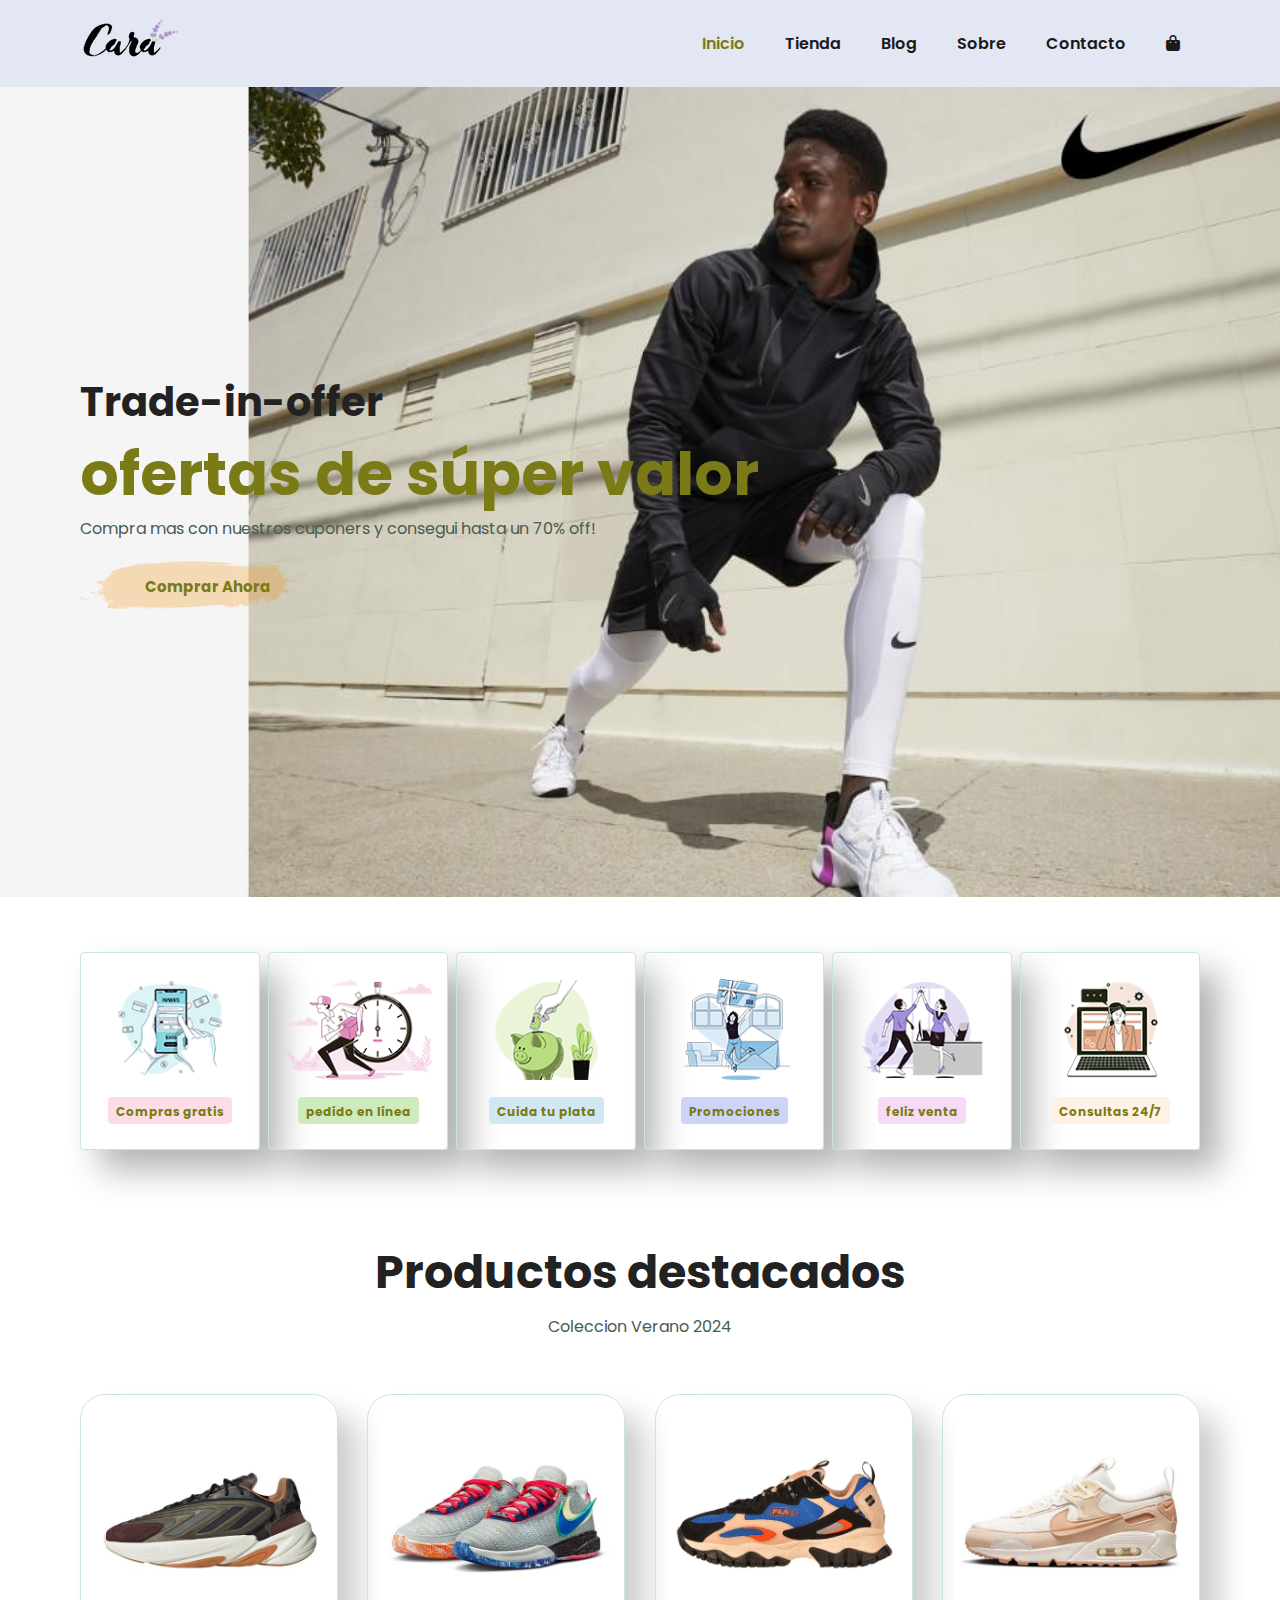
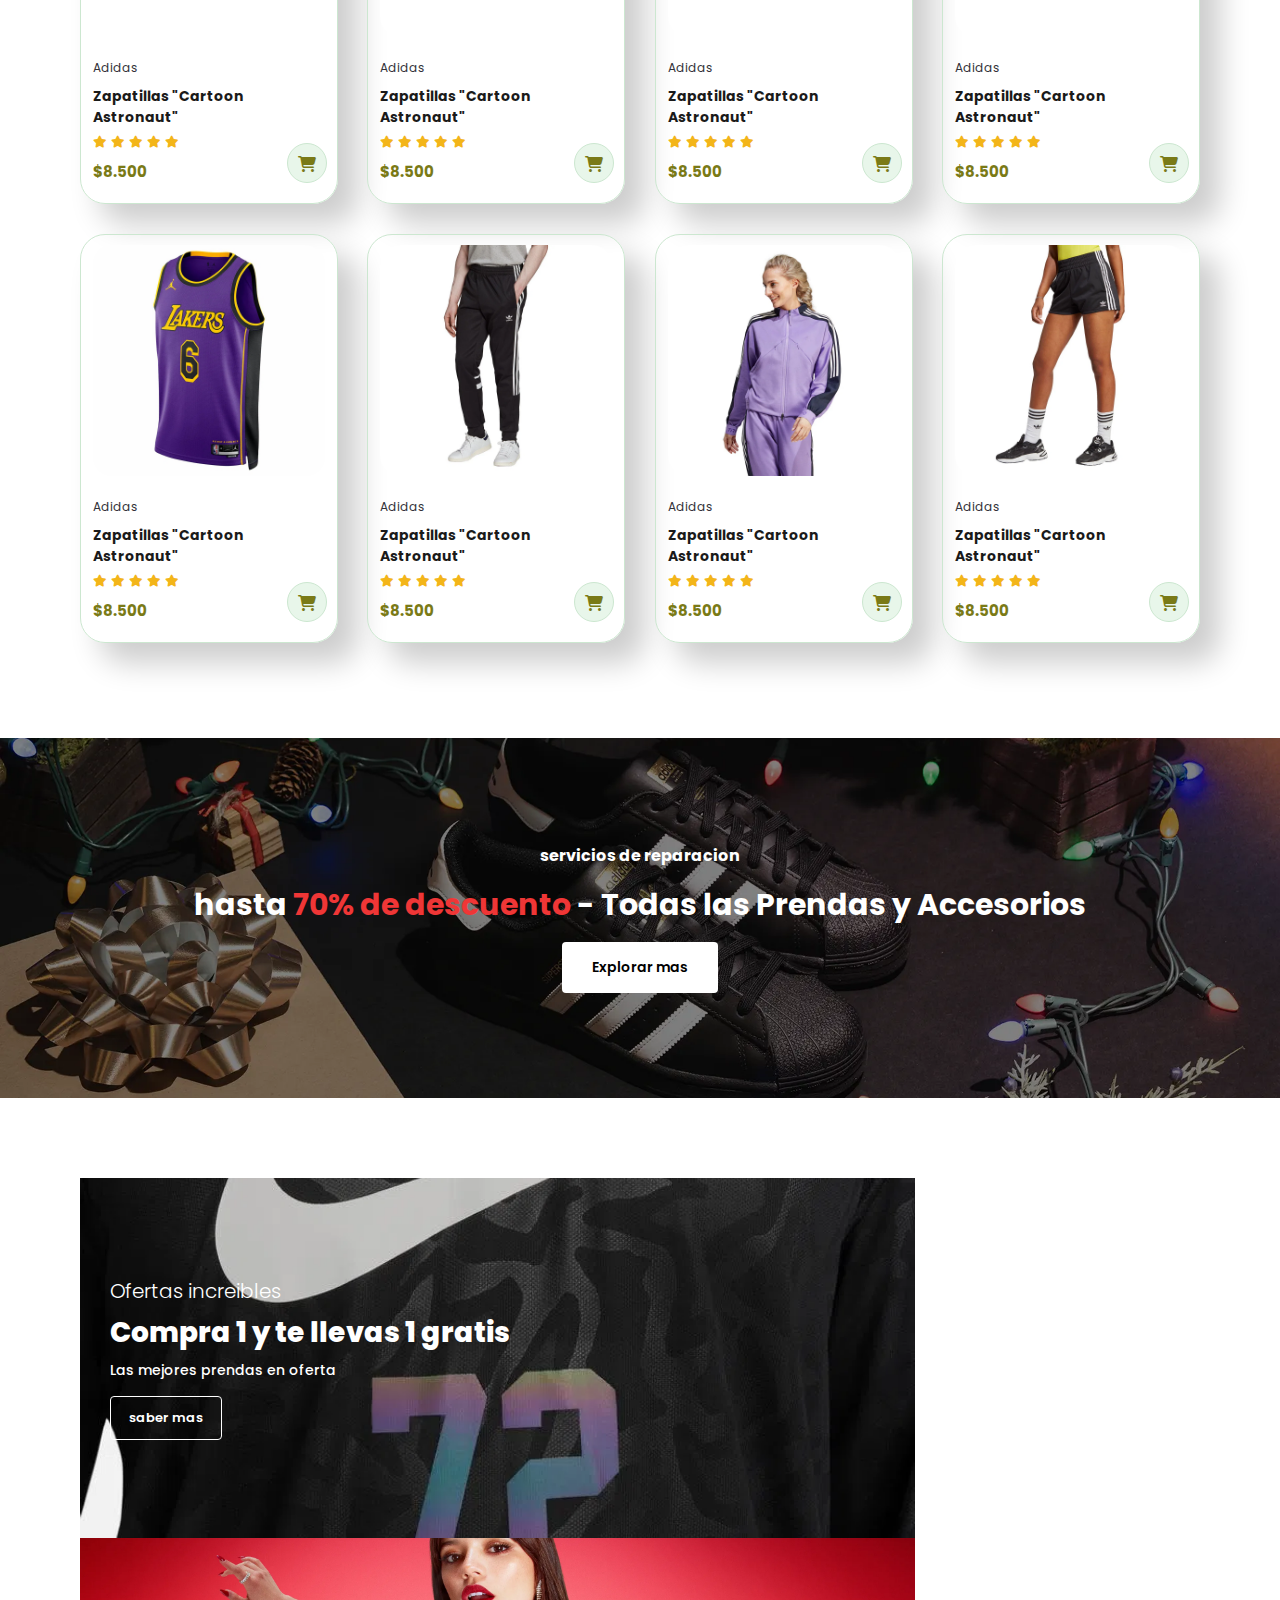
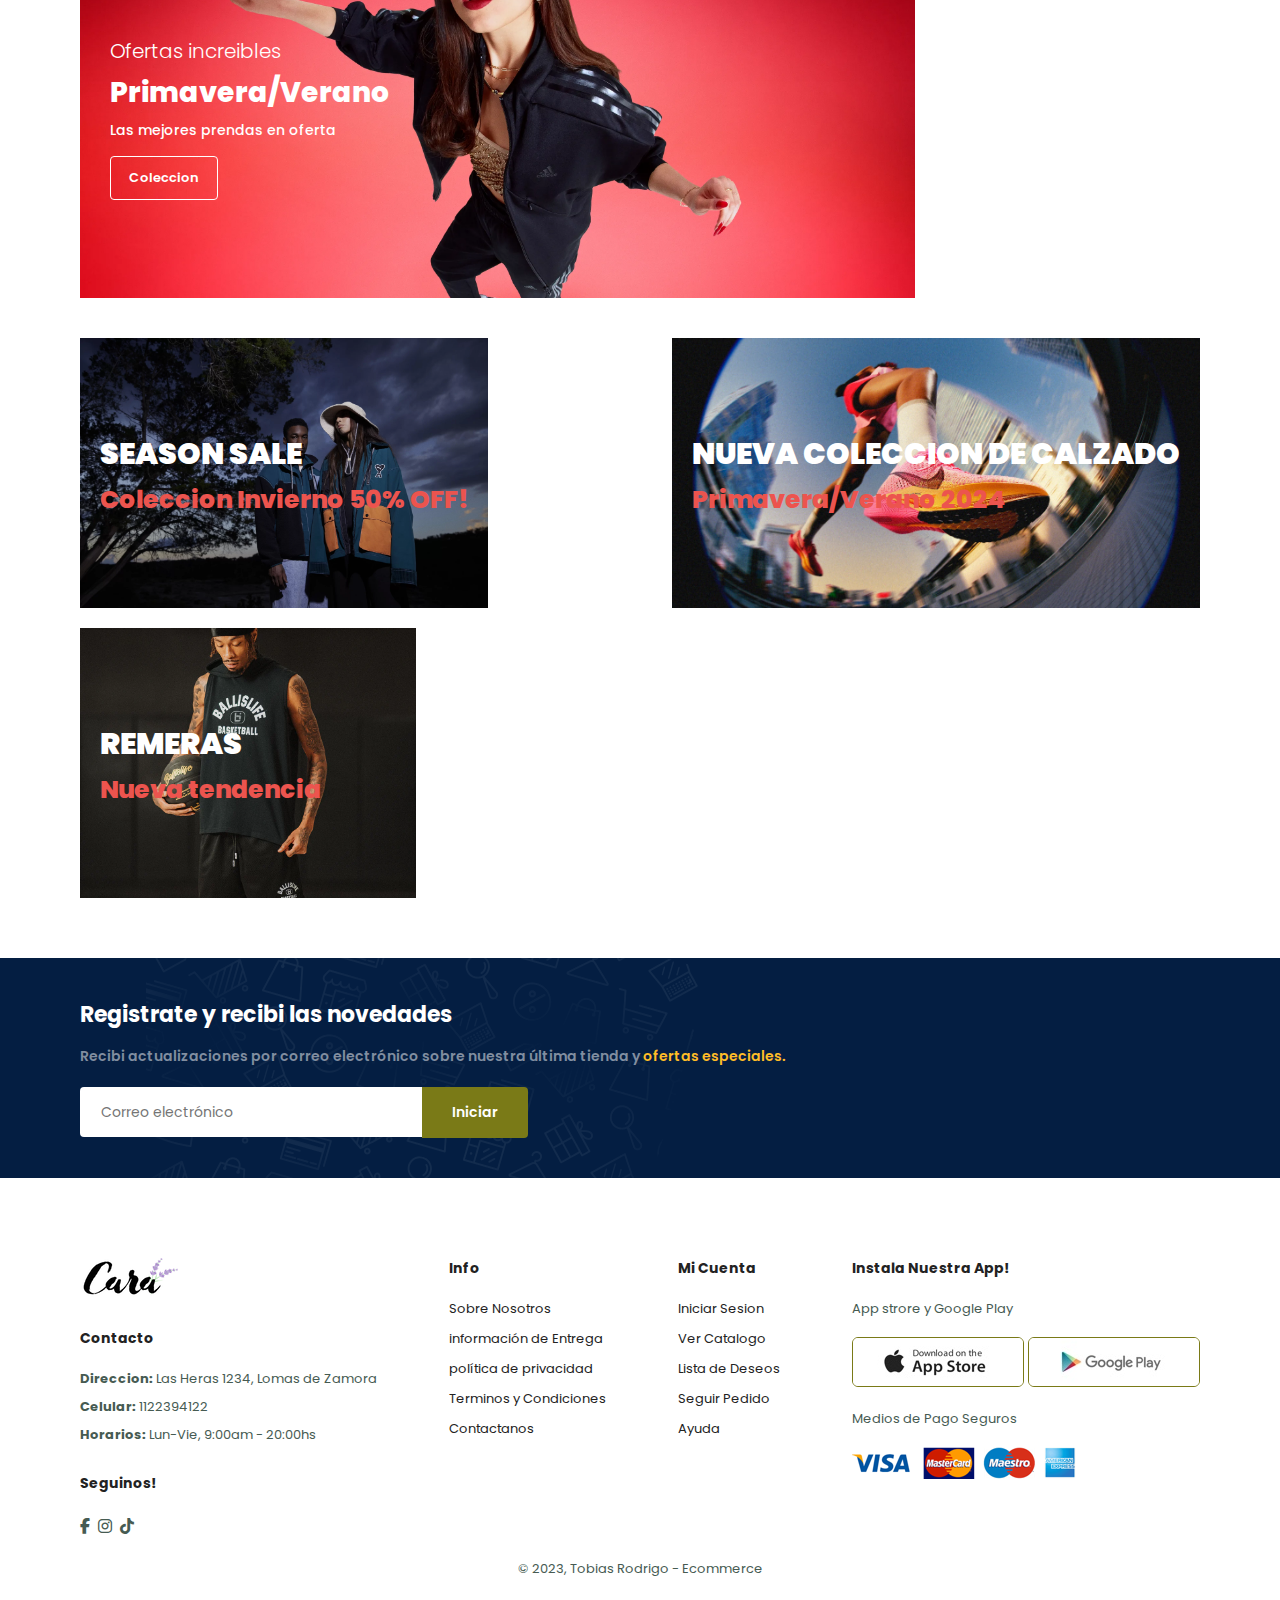
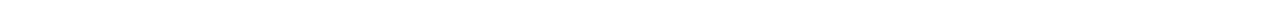
==== index.html @ 2b42aa91 "cambios" ====
<!DOCTYPE html>
<html lang="en">
<head>
    <meta charset="UTF-8">
    <meta name="viewport" content="width=device-width, initial-scale=1.0">
    <link rel="stylesheet" href="css/style.css">
    <link rel="stylesheet" href="https://cdnjs.cloudflare.com/ajax/libs/font-awesome/6.4.2/css/all.min.css">
    <title>Tienda Cura</title>
</head>
<body>
    
    <section id="header">
        <a href="#"><img src="img/logo (1).png" alt=""></a>

        <div>
            <ul id="navbar">
                <li><a class="active" href="index.html">Inicio</a></li>
                <li><a href="tienda.html">Tienda</a></li>
                <li><a href="blog.html">Blog</a></li>
                <li><a href="sobre.html">Sobre</a></li>
                <li><a href="contact.html">Contacto</a></li>
                <li id="lg-bag"><a href="cart.html"><i class="fa-solid fa-bag-shopping"></i></a></li>
                <a href="#" id="close"><i class="fa-solid fa-xmark"></i></a>
            </ul>
        </div>
        <div id="mobile">
            <i id="bar" class="fa-solid fa-bars"></i>
            <a href="cart.html"><i class="fa-solid fa-bag-shopping"></i></a>
        </div>
    </section>

    <section id="hero">
        <h4>Trade-in-offer</h4>
        <h2>ofertas de súper valor</h2>
        <p>Compra mas con nuestros cuponers y consegui hasta un 70% off!</p>
        <button>Comprar Ahora</button>
    </section>

    <section id="feature" class="section-p1">
        <div class="fe-box">
            <img src="img/f1 (1).png" alt="">
            <h6>Compras gratis</h6>
        </div>
        <div class="fe-box">
            <img src="img/f2 (1).png" alt="">
            <h6>pedido en línea</h6>
        </div>
        <div class="fe-box">
            <img src="img/f3 (1).png" alt="">
            <h6>Cuida tu plata</h6>
        </div>
        <div class="fe-box">
            <img src="img/f4 (1).png" alt="">
            <h6>Promociones</h6>
        </div>
        <div class="fe-box">
            <img src="img/f5 (1).png" alt="">
            <h6>feliz venta</h6>
        </div>
        <div class="fe-box">
            <img src="img/f6.png" alt="">
            <h6>Consultas 24/7</h6>
        </div>
    </section>

    <section id="product1" class="section-p1">
        <h2>Productos destacados</h2>
        <p>Coleccion Verano 2024</p>
        <div class="pro-container">
            <div class="pro">
                <img src="./img/addd.webp" alt="">
                <div class="des">
                    <span>Adidas</span>
                    <h5>Zapatillas "Cartoon Astronaut"</h5>
                    <div class="star">
                        <i class="fas fa-star"></i>
                        <i class="fas fa-star"></i>
                        <i class="fas fa-star"></i>
                        <i class="fas fa-star"></i>
                        <i class="fas fa-star"></i>
                    </div>
                    <h4>$8.500</h4>
                </div>  
                <a href="#"><i class="fa-solid fa-cart-shopping cart"></i></a>
            </div>

            <div class="pro">
                <img src="./img/lebrrr.webp" alt="">
                <div class="des">
                    <span>Adidas</span>
                    <h5>Zapatillas "Cartoon Astronaut"</h5>
                    <div class="star">
                        <i class="fas fa-star"></i>
                        <i class="fas fa-star"></i>
                        <i class="fas fa-star"></i>
                        <i class="fas fa-star"></i>
                        <i class="fas fa-star"></i>
                    </div>
                    <h4>$8.500</h4>
                </div>  
                <a href="#"><i class="fa-solid fa-cart-shopping cart"></i></a>
            </div>

            <div class="pro">
                <img src="./img/filan.webp" alt="">
                <div class="des">
                    <span>Adidas</span>
                    <h5>Zapatillas "Cartoon Astronaut"</h5>
                    <div class="star">
                        <i class="fas fa-star"></i>
                        <i class="fas fa-star"></i>
                        <i class="fas fa-star"></i>
                        <i class="fas fa-star"></i>
                        <i class="fas fa-star"></i>
                    </div>
                    <h4>$8.500</h4>
                </div>  
                <a href="#"><i class="fa-solid fa-cart-shopping cart"></i></a>
            </div>

            <div class="pro">
                <img src="./img/airm.webp" alt="">
                <div class="des">
                    <span>Adidas</span>
                    <h5>Zapatillas "Cartoon Astronaut"</h5>
                    <div class="star">
                        <i class="fas fa-star"></i>
                        <i class="fas fa-star"></i>
                        <i class="fas fa-star"></i>
                        <i class="fas fa-star"></i>
                        <i class="fas fa-star"></i>
                    </div>
                    <h4>$8.500</h4>
                </div>  
                <a href="#"><i class="fa-solid fa-cart-shopping cart"></i></a>
            </div>

            <div class="pro">
                <img src="./img/lkrs.webp" alt="">
                <div class="des">
                    <span>Adidas</span>
                    <h5>Zapatillas "Cartoon Astronaut"</h5>
                    <div class="star">
                        <i class="fas fa-star"></i>
                        <i class="fas fa-star"></i>
                        <i class="fas fa-star"></i>
                        <i class="fas fa-star"></i>
                        <i class="fas fa-star"></i>
                    </div>
                    <h4>$8.500</h4>
                </div>  
                <a href="#"><i class="fa-solid fa-cart-shopping cart"></i></a>
            </div>

            <div class="pro">
                <img src="./img/adddid.webp" alt="">
                <div class="des">
                    <span>Adidas</span>
                    <h5>Zapatillas "Cartoon Astronaut"</h5>
                    <div class="star">
                        <i class="fas fa-star"></i>
                        <i class="fas fa-star"></i>
                        <i class="fas fa-star"></i>
                        <i class="fas fa-star"></i>
                        <i class="fas fa-star"></i>
                    </div>
                    <h4>$8.500</h4>
                </div>  
                <a href="#"><i class="fa-solid fa-cart-shopping cart"></i></a>
            </div>

            <div class="pro">
                <img src="./img/vio.webp" alt="">
                <div class="des">
                    <span>Adidas</span>
                    <h5>Zapatillas "Cartoon Astronaut"</h5>
                    <div class="star">
                        <i class="fas fa-star"></i>
                        <i class="fas fa-star"></i>
                        <i class="fas fa-star"></i>
                        <i class="fas fa-star"></i>
                        <i class="fas fa-star"></i>
                    </div>
                    <h4>$8.500</h4>
                </div>  
                <a href="#"><i class="fa-solid fa-cart-shopping cart"></i></a>
            </div>

            <div class="pro">
                <img src="./img/shorttt.webp" alt="">
                <div class="des">
                    <span>Adidas</span>
                    <h5>Zapatillas "Cartoon Astronaut"</h5>
                    <div class="star">
                        <i class="fas fa-star"></i>
                        <i class="fas fa-star"></i>
                        <i class="fas fa-star"></i>
                        <i class="fas fa-star"></i>
                        <i class="fas fa-star"></i>
                    </div>
                    <h4>$8.500</h4>
                </div>  
                <a href="#"><i class="fa-solid fa-cart-shopping cart"></i></a>
            </div>
        </div>
    </section>

    <section id="banner" class="section-m1">
        <h4>servicios de reparacion</h4>
        <h2>hasta <span>70% de descuento</span> - Todas las Prendas y Accesorios</h2>
        <button class="normal">Explorar mas</button>
    </section>

    <section id="sm-banner" class="section-p1">
        <div class="banner-box">
            <h4>Ofertas increibles</h4>
            <h2>Compra 1 y te llevas 1 gratis</h2>
            <span>Las mejores prendas en oferta</span>
            <button class="white">saber mas</button>
        </div>
        <div class="banner-box banner-box2">
            <h4>Ofertas increibles</h4>
            <h2>Primavera/Verano</h2>
            <span>Las mejores prendas en oferta</span>
            <button class="white">Coleccion</button>
        </div>
    </section>

    <section id="banner3">
        <div class="banner-box"> 
            <h2>SEASON SALE</h2>
            <h3>Coleccion Invierno 50% OFF!</h3>
        </div>
        <div class="banner-box banner-box2"> 
            <h2>NUEVA COLECCION DE CALZADO</h2>
            <h3>Primavera/Verano 2024</h3>
        </div>
        <div class="banner-box banner-box3"> 
            <h2>REMERAS</h2>
            <h3>Nueva tendencia</h3>
        </div>
    </section>

    <section id="newsletter" class="section-p1 section-m1">
        <div class="newstext">
            <h4>Registrate y recibi las novedades</h4>
            <p>Recibi actualizaciones por correo electrónico sobre nuestra última tienda y <span>ofertas especiales.</span></p>
        </div>
        <div class="form">
            <input type="text" placeholder="Correo electrónico">
            <button class="normal">Iniciar</button>
        </div>
    </section>

    <footer class="section-p1">
        <div class="col">
            <img class="logo" src="img/logo (1).png" alt="">
            <h4>Contacto</h4>
            <p><strong>Direccion:</strong> Las Heras 1234, Lomas de Zamora</p>
            <p><strong>Celular:</strong> 1122394122</p>
            <p><strong>Horarios:</strong> Lun-Vie, 9:00am - 20:00hs</p>
            <div class="follow">
                <h4>Seguinos!</h4>
                <div class="icon">
                    <i class="fa-brands fa-facebook-f"></i>
                    <i class="fa-brands fa-instagram"></i>
                    <i class="fa-brands fa-tiktok"></i>
                </div>
            </div>
        </div>  

        <div class="col">
            <h4>Info</h4>
            <a href="#">Sobre Nosotros</a>
            <a href="#">información de Entrega</a>
            <a href="#">política de privacidad</a>
            <a href="#">Terminos y Condiciones</a>
            <a href="#">Contactanos</a>
        </div>

        <div class="col">
            <h4>Mi Cuenta</h4>
            <a href="#">Iniciar Sesion</a>
            <a href="#">Ver Catalogo</a>
            <a href="#">Lista de Deseos</a>
            <a href="#">Seguir Pedido</a>
            <a href="#">Ayuda</a>
        </div>

        <div class="col install">
            <h4>Instala Nuestra App!</h4>
            <p>App strore y Google Play</p>
            <div class="row">
                <img src="/img/app.jpg" alt="">
                <img src="/img/play.jpg" alt="">
            </div>
            <p>Medios de Pago Seguros</p>
            <img src="/img/pay.png" alt="">
        </div>

        <div class="copyright">
            <p>© 2023, Tobias Rodrigo - Ecommerce</p>
        </div>
    </footer>




















    <script src="script.js"></script>
</body>
</html>
---- css/style.css ----
@import url('https://fonts.googleapis.com/css2?family=Poppins:wght@100;200;300;400;500&display=swap');

*{
    margin: 0;
    padding: 0;
    box-sizing: border-box;
    font-family: "Poppins", sans-serif;
}

h1 {
    font-size: 50px;
    line-height: 64px;
    color: #222;
}

h2 {
    font-size: 46px;
    line-height: 54px;
    color: #222;
}

h4 {
    font-size: 20px;
    color: #222;
}

h6 {
    font-weight: 700;
    font-size: 12px;
}

p {
    font-size: 16px;
    color: #465b52;
    margin: 15px 0 20px 0;
}

.section-p1 {
    padding: 40px 80px;
}

.section-m1 {
    margin: 40px 0;
}

button.normal {
    font-size: 14px;
    font-weight: 600;
    padding: 15px 30px;
    color: #000;
    background-color: #fff;
    border-radius: 4px;
    cursor: pointer;
    border: none;
    outline: none;
    transition: 0.2s;
}

button.white {
    font-size: 13px;
    font-weight: 600;
    padding: 11px 18px;
    color: #fff;
    background-color: transparent;
    border-radius: 4px;
    cursor: pointer;
    border: 1px solid #fff;
    outline: none;
    transition: 0.2s;
}

body {
    width: 100%;
}

/*Header*/
#header {
    display: flex;
    align-items: center;
    justify-content: space-between;
    padding: 20px 80px;
    background-color: #e3e6f3;
    box-shadow: 0 5px 15px rgba(0, 0, 0, 0.06);
    z-index: 999;
    top: 0;
    left: 0;
}

#navbar {
    display: flex;
    align-items: center;
    justify-content: center;
}

#navbar li {
    list-style: none;
    padding: 0 20px;
    position: relative;
}

#navbar li a {
    text-decoration: none;
    font-size: 16px;
    font-weight: 600;
    color: #1a1a1a;
    transition: 0.3s ease;
}

#navbar li a:hover, 
#navbar li a.active {
    color: rgb(122, 122, 23);
}

#navbar li a.active::after,
#navbar li a:hover::after {
    content: "";
    width: 30%;
    height: 2px;
    background: rgb(122, 122, 23);
    bottom: -4px;
    left: 20px;
}

#mobile {
    display: none;
    align-items: center;
}

#close {
    display: none;
}

/*Home*/

#hero {
    background-image: url(../img/AA.jpeg);
    height: 90vh;
    width: 100%;
    background-size: cover;
    background-position: top 25% right 0;
    padding: 0 80px;
    display: flex;
    flex-direction: column;
    align-items: flex-start;
    justify-content: center;
}

#hero h4 {
    padding-bottom: 15px;
    font-size: 40px;
}

#hero h2 {
 font-size: 60px;
 color: rgb(122, 122, 23);
}

#hero button {
    background-image: url("../img/button.png");
    background-color: transparent;
    border: 0;
    color: rgb(122, 122, 23);
    padding: 14px 80px 14px 65px;
    background-repeat: no-repeat;
    cursor: pointer;
    font-weight: 700;
    font-size: 15px;
}

#feature {
    display: flex;
    align-items: center;
    justify-content: space-between;
    flex-wrap: wrap;
}

#feature .fe-box {
    width: 180px;
    text-align: center;
    padding: 25px 15px;
    box-shadow: 20px 20px 34px rgba(0, 0, 0, 0.3);
    border: 1px solid #cce7d0;
    border-radius: 4px;
    margin: 15px 0;
}

#feature .fe-box:hover {
    box-shadow: 10px 10px 54px rgba(70, 62, 221, 0.1);
}

#feature .fe-box img {
    width: 100%;
    margin-bottom: 10px;
}

#feature .fe-box h6 {
    display: inline-block;
    padding: 9px 8px 6px 8px;
    line-height: 1;
    border-radius: 4px;
    color: rgb(122, 122, 23);
    background-color: #fddde4;
}

#feature .fe-box:nth-child(2) h6 {
    background-color: #cdebbc;
}

#feature .fe-box:nth-child(3) h6 {
    background-color: #d1e8f2;
}

#feature .fe-box:nth-child(4) h6 {
    background-color: #cdd4f8;
}

#feature .fe-box:nth-child(5) h6 {
    background-color: #f6dbf6;
}

#feature .fe-box:nth-child(6) h6 {
    background-color: #fff2e5;
}

#feature .fe-box:nth-child(7) h6 {
    background-color: #cdebbc;
}

#product1 {
    text-align: center;
}

#product1 .pro-container {
    display: flex;
    justify-content: space-between;
    padding-top: 20px;
    flex-wrap: wrap;
}

#product1 .pro {
    width: 23%;
    min-width: 250px;
    padding: 10px 12px;
    border: 1px solid #cce7d0;
    border-radius: 25px;
    cursor: pointer;
    box-shadow: 20px 20px 30px rgba(0, 0, 0, 0.2);
    margin: 15px 0;
    transition: 0.2s ease;
    position: relative;
}

#product1 .pro:hover {
    box-shadow: 20px 20px 30px rgba(0, 0, 0, 0.6);
}


#product1 .pro img {
    width: 100%;
    border-radius: 20px;
}

#product1 .pro .des {
    text-align: start;
    padding: 10px 0;
}

#product1 .pro .des span {
    color: #323238;
    font-size: 12px;
}

#product1 .pro .des h5 {
    padding-top: 7px;
    color: #1a1a1a;
    font-size: 14px;
}

#product1 .pro .des i {
    font-size: 12px;
    color: rgb(243, 181, 25);
}

#product1 .pro .des h4 {
    padding-top: 7px;
    font-size: 15px;
    font-weight: 700;
    color: rgb(122, 122, 23);
}

#product1 .pro .cart{
    width: 40px;
    height: 40px;
    line-height: 40px;
    border-radius: 50px;
    background-color: #e8f6ea;
    font-weight: 500px;
    color: rgb(122, 122, 23);
    border: 1px solid #cce7d0;
    position: absolute;
    bottom: 20px;
    right: 10px;
}

#banner {
    display: flex;
    flex-direction: column;
    justify-content: center;
    align-items: center;
    text-align: center;
    background-image: url(../img/bannerad.webp);
    width: 100%;
    height: 40vh;
    background-size: cover;
    background-position: center;
}

#banner h4 {
    color: #fff;
    font-size: 16px;
}

#banner h2 {
    color: #fff;
    font-size: 30px;
    padding: 10px 0;
}

#banner h2 span {
    color: #ef3636;
}

#banner button:hover {
    background: rgb(122, 122, 23);
    color: #fff;
}

#sm-banner {
    display: flex;
    justify-content: space-between;
    flex-wrap: wrap;
}

#sm-banner .banner-box {
    display: flex;
    flex-direction: column;
    justify-content: center;
    align-items: flex-start;
    background-image: url(../img/bro.webp);
    min-width: 835px;
    height: 40vh;
    background-size: cover;
    background-position: center;
    padding: 30px;
}

#sm-banner .banner-box2 {
    background-image: url(../img/adidas1.webp);
}

#sm-banner h4 {
    color: #fff;
    font-size: 20px;
    font-weight: 300;
}

#sm-banner h2 {
    color: #fff;
    font-size: 28px;
    font-weight: 800;
}

#sm-banner span {
    color: #fff;
    font-size: 14px;
    font-weight: 500;
    padding-bottom: 15px;
}

#sm-banner .banner-box:hover button {
    background: rgb(122, 122, 23);
    border: 1px solid rgb(122, 122, 23);
}

#banner3 {
    display: flex;
    justify-content: space-between;
    flex-wrap: wrap;
    padding: 0 80px;
}

#banner3 .banner-box {
    display: flex;
    flex-direction: column;
    justify-content: center;
    align-items: flex-start;
    background-image: url(../img/pumm.webp);
    min-width: 30%;
    height: 30vh;
    background-size: cover;
    background-position: center;
    padding: 20px;
    margin-bottom: 20px;
}

#banner3 .banner-box2 {
    background-image: url(../img/niker.webp);
}

#banner3 .banner-box3 {
    background-image: url(../img/dlou.webp)
}

#banner3 h2 {
    color: #fff;
    font-weight: 900;
    font-size: 30px;
}

#banner3 h3 {
    color: #ec544e;
    font-weight: 800;
    font-size: 25px;
}

#newsletter {
    display: flex;
    justify-content: space-between;
    flex-wrap: wrap;
    align-items: center;
    background-image: url(../img/b14.png);
    background-repeat: no-repeat;
    background-position: 20% 30%;
    background-color: #041e42;
}

#newsletter h4 {
    font-size: 22px;
    font-weight: 700;
    color: #fff;
}

#newsletter p {
    font-size: 14px;
    font-weight: 600;
    color: #818ea0;
}


#newsletter p span {
    color: #ffbd27;
}

#newsletter .form {
    display: flex;
    width: 40%;
}

#newsletter input {
    height: 3.125rem;
    padding: 0 1.25rem;
    font-size: 14px;
    width: 100%;
    border: 1px solid transparent;
    border-radius: 4px;
    outline: none;
    border-top-right-radius: 0;
    border-bottom-right-radius: 0;
}


#newsletter button {
    background-color: rgb(122, 122, 23);
    color: #fff;
    white-space: nowrap;
    border-top-left-radius: 0;
    border-bottom-left-radius: 0;
}

footer {
    display: flex;
    flex-wrap: wrap;
    justify-content: space-between;
}

footer .col {
    display: flex;
    flex-direction: column;
    align-items: flex-start;
    margin-bottom: 20px;
}

footer .logo {
    margin-bottom: 30px;
}

footer h4 {
    font-size: 14px;
    margin-bottom: 20px;
}

footer p {
    font-size: 13px;
    margin: 0 0 8px 0;
}

footer a {
    font-size: 13px;
    text-decoration: none;
    color: #222;
    margin-bottom: 10px;
}

footer .follow {
    margin-top: 20px;
}

footer .follow i {
    color: #465b52;
    padding-right: 4px;
    cursor: pointer;
}

footer .follow i:hover,
footer a:hover {
    color: rgb(122, 122, 23);
}

footer .install .row img {
    border: 1px solid rgb(122, 122, 23);
    border-radius: 6px;
}

footer .install img {
    margin: 10px 0 15px 0;
}

footer .copyright {
    width: 100%;
    text-align: center;
}

/*Shop*/
#page-header {
    background-image: url(../img/zu.jpg);
    width: 100%;
    height: 40vh;
    background-size: cover;
    display: flex;
    justify-content: center;
    text-align: center;
    flex-direction: column;
    padding: 14px;
}

#page-header h2,
#page-header p {
    color: #fff;
}

#pagination {
    text-align: center;
}

#pagination a {
    text-decoration: none;
    background-color: rgb(122, 122, 23);
    padding: 15px 20px;
    border-radius: 4px;
    color: #fff;
    font-weight: goo;
}

#pagination a i {
    font-size: 16px;
    font-weight: 600;
}

/*single product*/
#prodetails {
    display: flex;
    margin-top: 20px;
}

#prodetails .single-pro-image {
    width: 40%;
    margin-right: 50px;
}

.small-img-group {
    display: flex;
    justify-content: space-between;
}

.small-img-col {
    flex-basis: 24%;
    cursor: pointer;
}

#prodetails .single-pro-details {
    width: 50%;
    padding-top: 30px;
}

#prodetails .single-pro-details h4 {
    padding: 40px 0 20px;
}

#prodetails .single-pro-details h2 {
    font-size: 26px;
}

#prodetails .single-pro-details select {
    display: block;
    padding: 5px 10px;
    margin-bottom: 10px;
}

#prodetails .single-pro-details input {
    width: 50px;
    height: 47px;
    padding-left: 10px;
    font-size: 16px;
    margin-right: 10px;
}

#prodetails .single-pro-details input:focus {
    outline: none;
}

#prodetails .single-pro-details button {
   background: rgb(122, 122, 23);
   color: #fff;
}

#prodetails .single-pro-details span {
    line-height: 25px;
}

/*blog*/
#page-header.blog-header {
    background-image: url(/img/puma.webp);
}

#blog {
    padding: 150px 150px 0 150px;
}

#blog .blog-box {
    display: flex;
    align-items: center;
    width: 100%;
}

#blog .blog-img {
    width: 50%;
    margin-right: 40px;
}

#blog img {
    width: 100%;
    height: 400px;
    object-fit: cover;
}

#blog .blog-details {
    width: 50%;
}

#blog .blog-details a {
    text-decoration: none;
    font-size: 11px;
    color: #000;
    font-weight: 700;
    transition: 0.3s ease;
}

#blog .blog-details a::after {
    content: "";
    width: 50px;
    height: 1px;
    background-color: #000;
    position: absolute;
    top: 4px;
    right: -60px;
}

#blog .blog-details a:hover {
    color: rgb(122, 122, 23);
}

#blog .blog-details a:hover::after {
    background-color: rgb(122, 122, 23);
}

#blog .blog-details h1 {
    position: absolute;
    top: -40px;
    left: 0;
    font-size: 70px;
    font-weight: 700;
    color: #c9cbce;
    z-index: -9;
}

/*About*/
#page-header .about-header {
    background-image: url(/img/eoeo.jpeg);
}

#about-head {
    display: flex;
    align-items: center;
}

#about-head img {
    width: 50%;
    height: auto;
}

#about-head div {
    padding-left: 40px;
}

#about-app {
    text-align: center;
}

#about-app .video {
    width: 70%;
    height: 100%;
    margin: 30px auto 0 auto;
}

#about-app .video video {
    width: 100%;
    height: 100%;
    border-radius: 20px;
}

/*Contact*/
#contact-details {
    display: flex;
    align-items: center;
    justify-content: space-between;
}

#contact-details .details {
    width: 40%;
}

#contact-details .details span,
#form-details form span {
    font-size: 12px;
}

#contact-details .details h2,
#form-details form h2 {
    font-size: 26px;
    line-height: 35px;
    padding: 20px 0;
}

#contact-details .details h3 {
    font-size: 16px;
    padding: 15px;
}

#contact-details .details li {
    list-style: none;
    display: flex;
    padding: 10px 0;
}

#contact-details .details li i {
    font-size: 14px;
    padding-right: 22px;
}

#contact-details .details li p {
    margin: 0;
    font-size: 14px;
}

#contact-details .map {
    width: 55%;
    height: 400px;
}

#contact-details .map iframe {
    width: 100%;
    height: 100%;
}

#form-details {
    display: flex;
    justify-content: space-between;
    margin: 30px;
    padding: 80px;
    border: 1px solid #e1e1e1;
}

#form-details form {
    width: 65%;
    display: flex;
    flex-direction: column;
    align-items: flex-start;
}

#form-details form input,
#form-details form textarea  {
    width: 100%;
    padding: 12px 15px;
    outline: none;
    margin-bottom: 20px;
   border: 1px solid #e1e1e1;
}

#form-details form button {
    background-color: rgb(122, 122, 23);
    color: #fff;
}

#form-details .people div {
    padding-bottom: 25px;
    display: flex;
    align-items: flex-start;
}

#form-details .people div img {
    width: 65px;
    height: 65px;
    object-fit: cover;
    margin-right: 15px;
}

#form-details .people div p {
    margin: 0;
    font-size: 13px;
    line-height: 25px;
}

#form-details .people div p span {
    display: block;
    font-size: 16px;
    font-weight: 600;
    color: #000;
}

/*Cart*/
#cart {
    overflow-x: auto;
}

#cart table {
    width: 100%;
    border-collapse: collapse;
    table-layout: fixed;
    white-space: nowrap;
}

#cart table img {
    width: 70px;
}

#cart table td:nth-child(1) {
    width: 100px;
    text-align: center;
}

#cart table td:nth-child(2) {
    width: 150px;
    text-align: center;
}

#cart table td:nth-child(3) {
    width: 250px;
    text-align: center;
}

#cart table td:nth-child(4),
#cart table td:nth-child(5),
#cart table td:nth-child(6){
    width: 150px;
    text-align: center;
}

#cart table td:nth-child(5) input {
    width: 70px;
    padding: 10px 5px 10px 15px;
}

#cart table thead {
    border: 1px solid #e2e9e1;
    border-left: none;
    border-right: none;
}

#cart table thead td {
    font-weight: 700;
    text-transform: uppercase;
    font-size: 13px;
    padding: 18px 0;
}

#cart table tbody tr td {
    padding-top: 15px;
}

#cart table tbody td {
    font-size: 13px;
}

#cart-add {
    display: flex;
    flex-wrap: wrap;
    justify-content: space-between;
}

#coupon {
    width: 50%;
    margin-bottom: 30px;
}

#coupon h3,
#subtotal h3 {
    padding-bottom: 15px;
}

#coupon input {
    padding: 10px 20px;
    outline: none;
    width: 60%;
    border: 1px solid #e2e9e1;
}

#coupon button,
#subtotal button {
    background-color: rgb(122, 122, 23);
    color: #fff;
    padding: 12px 20px;
}

#subtotal {
    width: 50%;
    margin-bottom: 30px;
    border: 1px solid #e2e9e1;
    padding: 30px;
}

#subtotal table {
    border-collapse: collapse;
    width: 100%;
    margin-bottom: 20px;
}

#subtotal table td {
    width: 50%;
    border: 1px solid #e2e9e1;
    padding: 10px;
    font-size: 13px;
}



@media (max-width: 799px) {

    .section-p1 {
        padding: 40px 40px;
    }

    #header {
        padding: 10px 30px;
        position: fixed;
        width: 100%;
    }

    #navbar {
        display: flex;
        flex-direction: column;
        align-items: flex-start;
        justify-content: flex-start;
        position: fixed;
        top: 0;
        right: -300px;
        height: 100vh;
        width: 300px;
        background-color: #e3e6f3;
        box-shadow: 0 40px 60px rgba(0, 0, 0, 0.1);
        padding: 80px 0 0 10px;
        transition: 0.3s;
    }

    #navbar.active {
        right: 0px;
    }

    #navbar li {
        margin-bottom: 25px;
    }

    #mobile {
        display: flex;
        align-items: center;
    }

    #mobile i {
        color: #1a1a1a;
        font-size: 24px;
        padding-left: 20px;
    }

    #close {
        display: initial;
        position: absolute;
        top: 30px;
        left: 30px;
        color: #222;
        font-size: 24px;
    }

    #lg-bag {
        display: none;
    }

    #hero {
        height: 70vh;
        padding: 0 80px;
        background-position: top 30% right 30%;
    }

    #feature {
        justify-content: center;
    }

    #feature .fe-box {
        margin: 15px 15px;
    }

    #product1 .pro-container {
        justify-content: center;
    }

    #product1 .pro {
        margin: 15px;
    }

    #banner {
        height: 20vh;
    }

    #sm-banner .banner-box {
        min-width: 100%;
        height: 30vh;
    }

    #banner3 {
        padding: 0 40px;
    }

    #banner3 h3 {
        color: #ec544e;
        font-weight: 800;
        font-size: 20.4px;
    }

    #banner3 .banner-box {
        width: 28%;
    }

    #newsletter .form {
        width: 70%;
    }

    /*contact*/
    #form-details {
        padding: 40px;
    }

    #form-details form {
        width: 50%;
    }
 
}

@media (max-width: 576px) {
    .section-p1 {
        padding: 20px ;
    }

    #header {
        padding: 10px 30px;
        position: fixed;
        width: 100%;
    }

    h1 {
        font-size: 38px;
    }

    h2 {
        font-size: 32px;
    }

    #hero {
        padding: 0 20px;
        background-position: 55%;
    }

    #feature {
        justify-content: space-between;
    }

    #feature .fe-box {
        display: grid;
    }

    #product1 .pro {
        width: 100%;
    }

    #banner {
        height: 40vh;
    }

    #sm-banner .banner-box {
        height: 40vh;
    }

    #sm-banner .banner-box2 {
        margin-top: 20px;
    }

    #banner3 {
        padding: 0 20px;
    }

    #banner3 .banner-box {
        width: 100%;
    }

    #newsletter {
        padding: 40px 20px;
    }

    #newsletter .form {
        width: 100%;
    }

    footer .copyright {
        text-align: start;
    }

    /*single product*/
    #prodetails {
        display: flex;
        flex-direction: column;
    }

    #prodetails .single-pro-image {
        width: 100%;
        margin-right: 0px;
    }

    #prodetails .single-pro-details {
        width: 100%;
        padding-top: 30px;
    }

    /*blog*/
    #blog{
        padding: 150px 150px 0 150px;
    }

    #blog .blog-box {
        display: flex;
        flex-direction: column;
        align-items: flex-start;
    }

    #blog .blog-img {
        width: 100%;
        margin-right: 0px;
        margin-bottom: 30px;
    }

    #blog .blog-details {
        width: 100%;
    }

    /*about*/

    #about-head {
        flex-direction: column;
    }

    #about-head img {
        width: 100%;
        margin-bottom: 20px;
    }

    #about-head div {
        padding-left: 0px;
    }

    #about-app .video {
        width: 100%;
    }

    /*Contact*/

    #contact-details {
        flex-direction: column;
    }

    #contact-details .details {
        width: 100%;
        margin-bottom: 30px;
    }

    #contact-details .map {
        width: 100%;
    }

    #form-details {
        margin: 10px;
        padding: 30px 10px;
        flex-wrap: wrap;
    }

    #form-details form {
        width: 100%;
        margin-bottom: 30px;
    }

    /*cart*/ 
    #cart-add {
        flex-direction: column;
    }

    #coupon {
        width: 100%;
    }

    #subtotal {
        width: 100%;
        padding: 20px;
    }
}
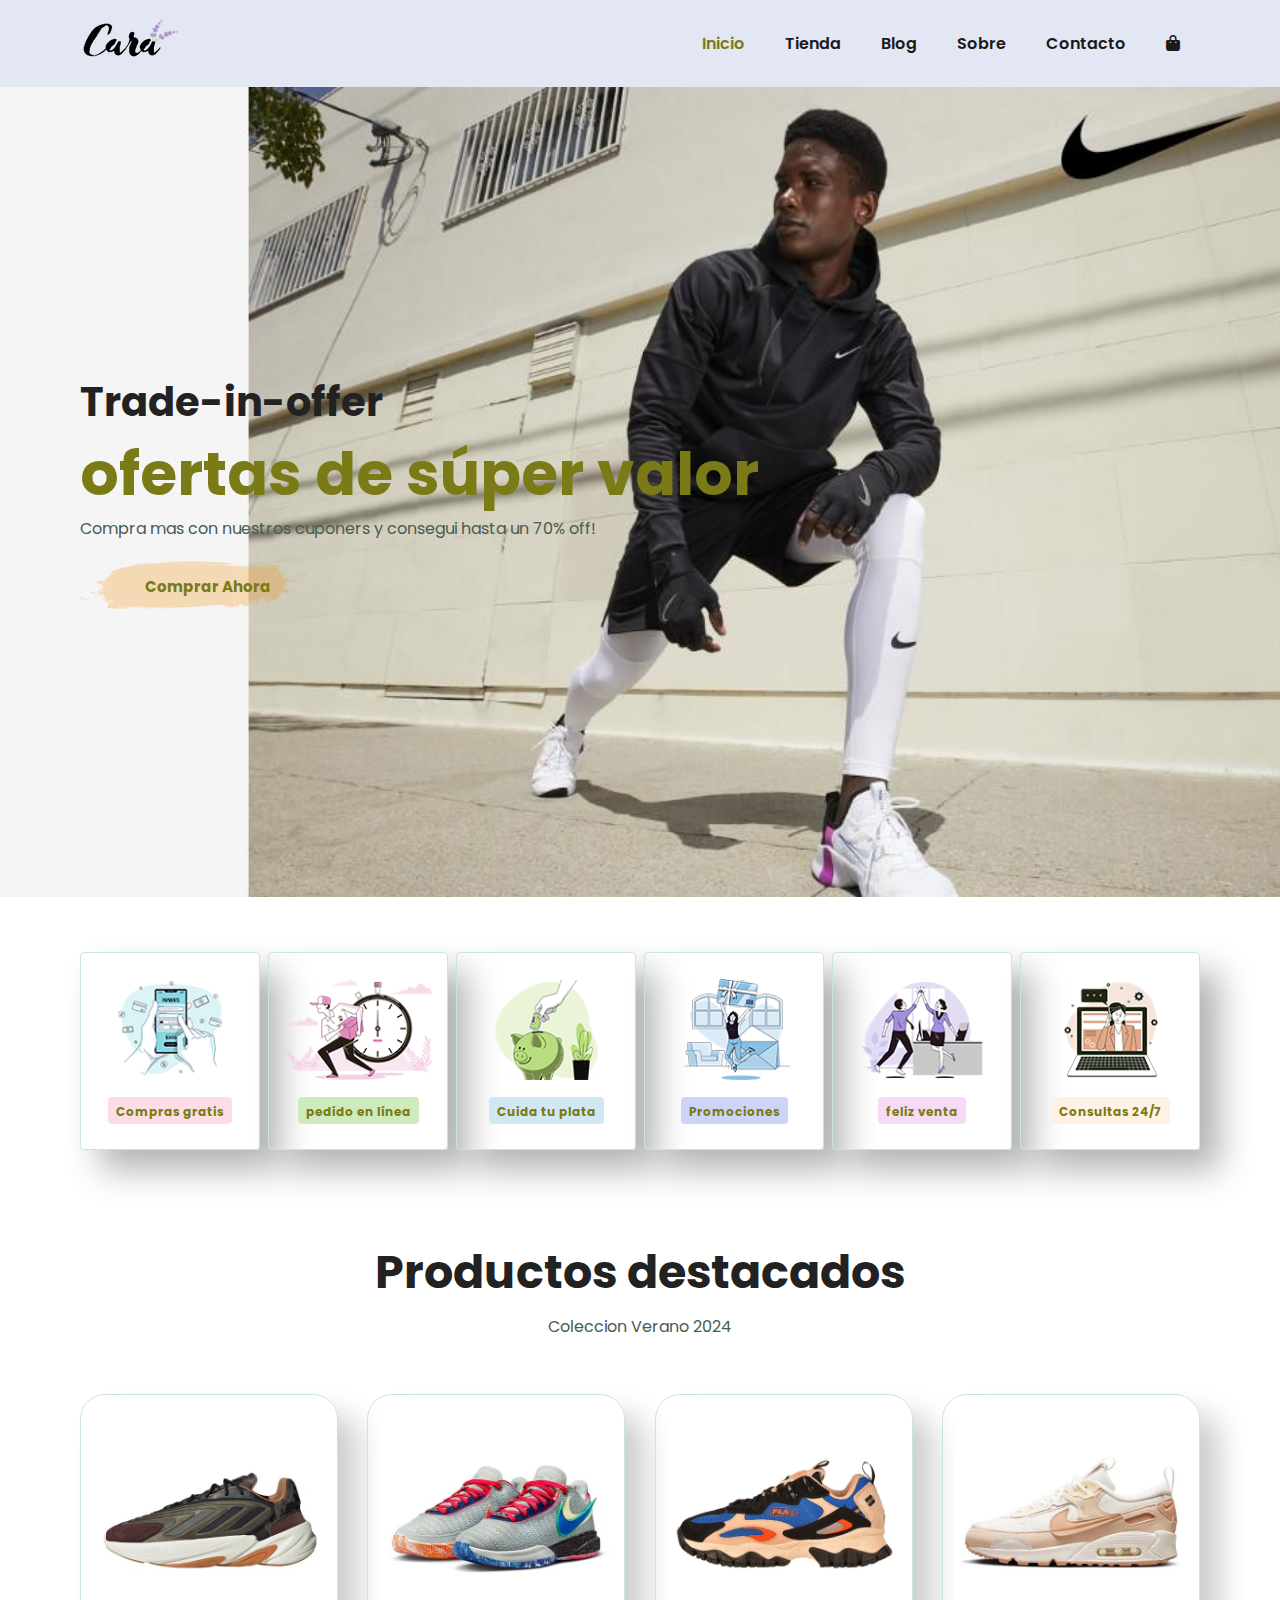
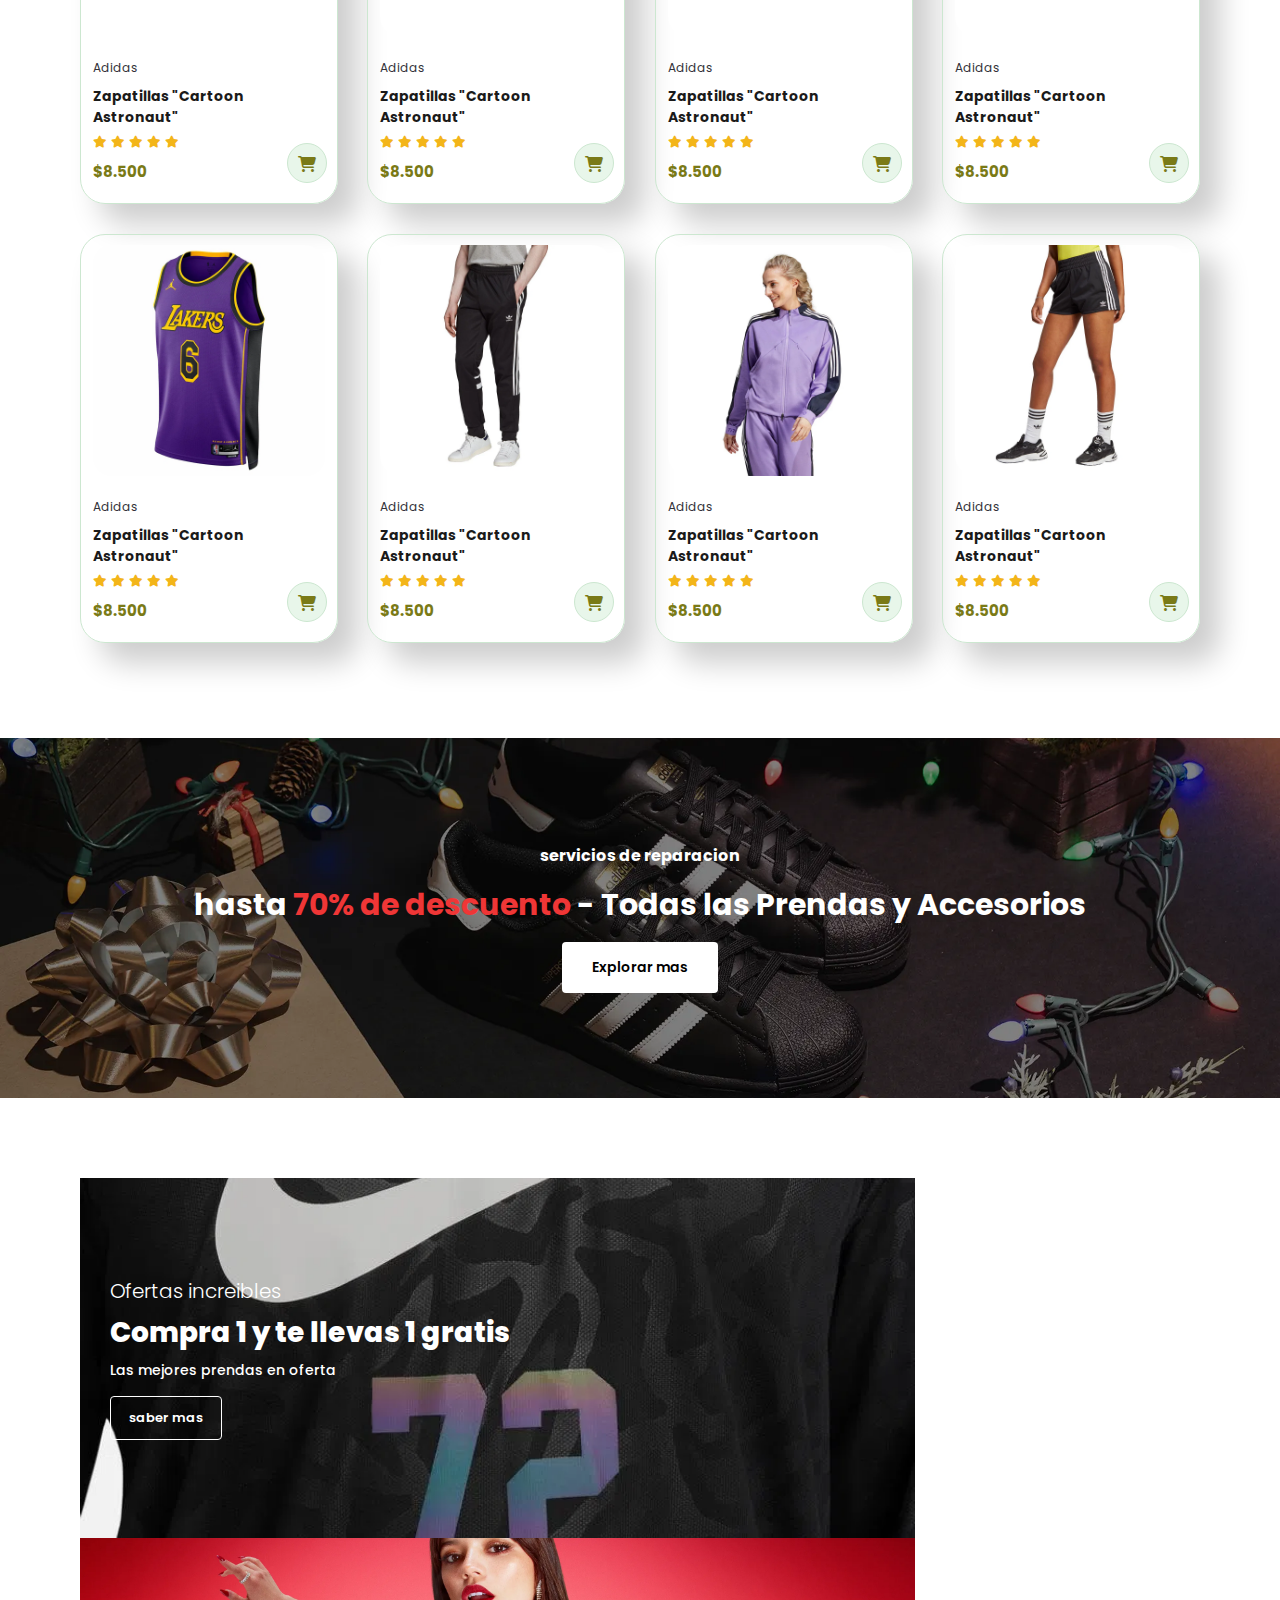
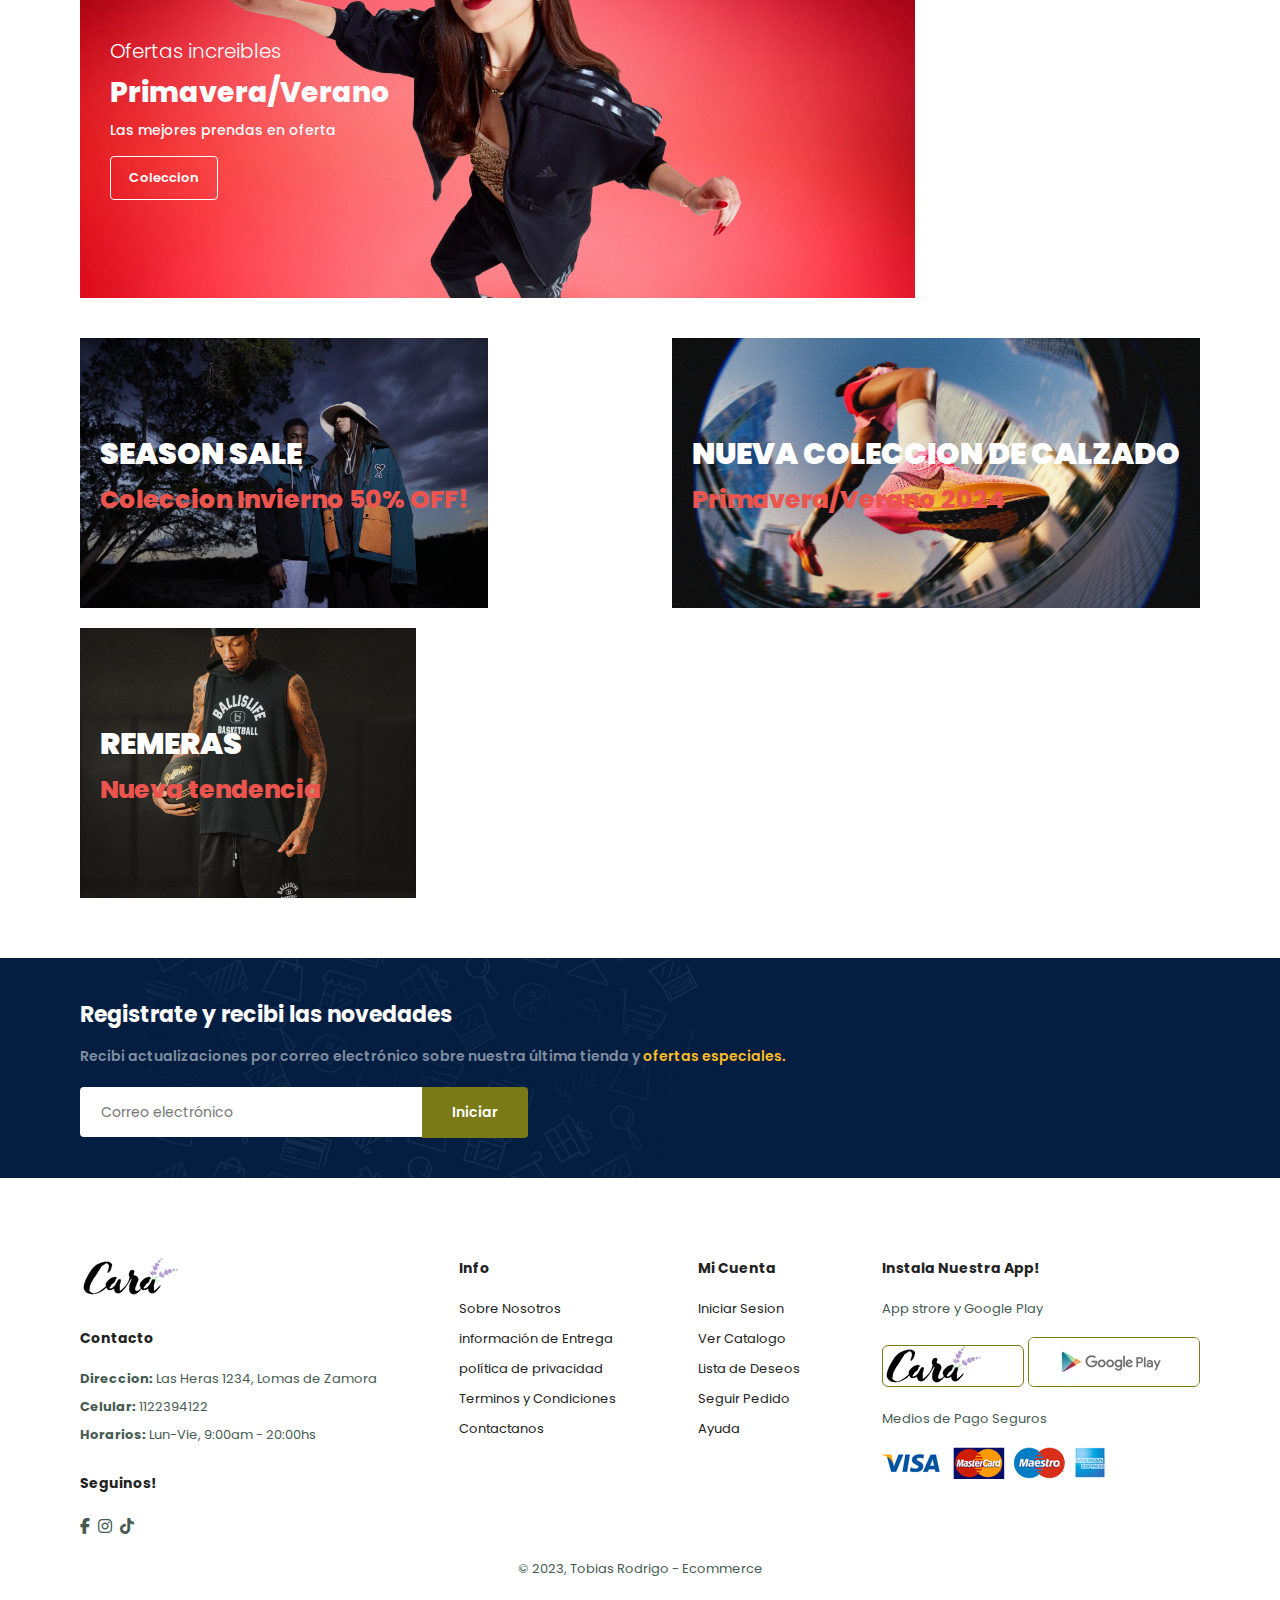
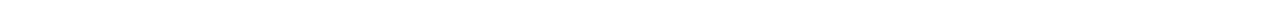
==== commit cda3c1ae: "cambios" ====
--- a/index.html
+++ b/index.html
@@ -3,7 +3,7 @@
 <head>
     <meta charset="UTF-8">
     <meta name="viewport" content="width=device-width, initial-scale=1.0">
-    <link rel="stylesheet" href="css/style.css">
+    <link rel="stylesheet" href="./css/style.css">
     <link rel="stylesheet" href="https://cdnjs.cloudflare.com/ajax/libs/font-awesome/6.4.2/css/all.min.css">
     <title>Tienda Cura</title>
 </head>
@@ -291,11 +291,11 @@
             <h4>Instala Nuestra App!</h4>
             <p>App strore y Google Play</p>
             <div class="row">
-                <img src="/img/app.jpg" alt="">
-                <img src="/img/play.jpg" alt="">
+                <img src="img/logo (1).png" alt="">
+                <img src="./img/play.jpg" alt="">
             </div>
             <p>Medios de Pago Seguros</p>
-            <img src="/img/pay.png" alt="">
+            <img src="./img/pay.png" alt="">
         </div>
 
         <div class="copyright">
--- a/css/style.css
+++ b/css/style.css
@@ -639,7 +639,7 @@
 
 /*blog*/
 #page-header.blog-header {
-    background-image: url(/img/puma.webp);
+    background-image: url(../img/zu.jpg);
 }
 
 #blog {
@@ -705,7 +705,7 @@
 
 /*About*/
 #page-header .about-header {
-    background-image: url(/img/eoeo.jpeg);
+    background-image: url(../img/zu.jpg);
 }
 
 #about-head {
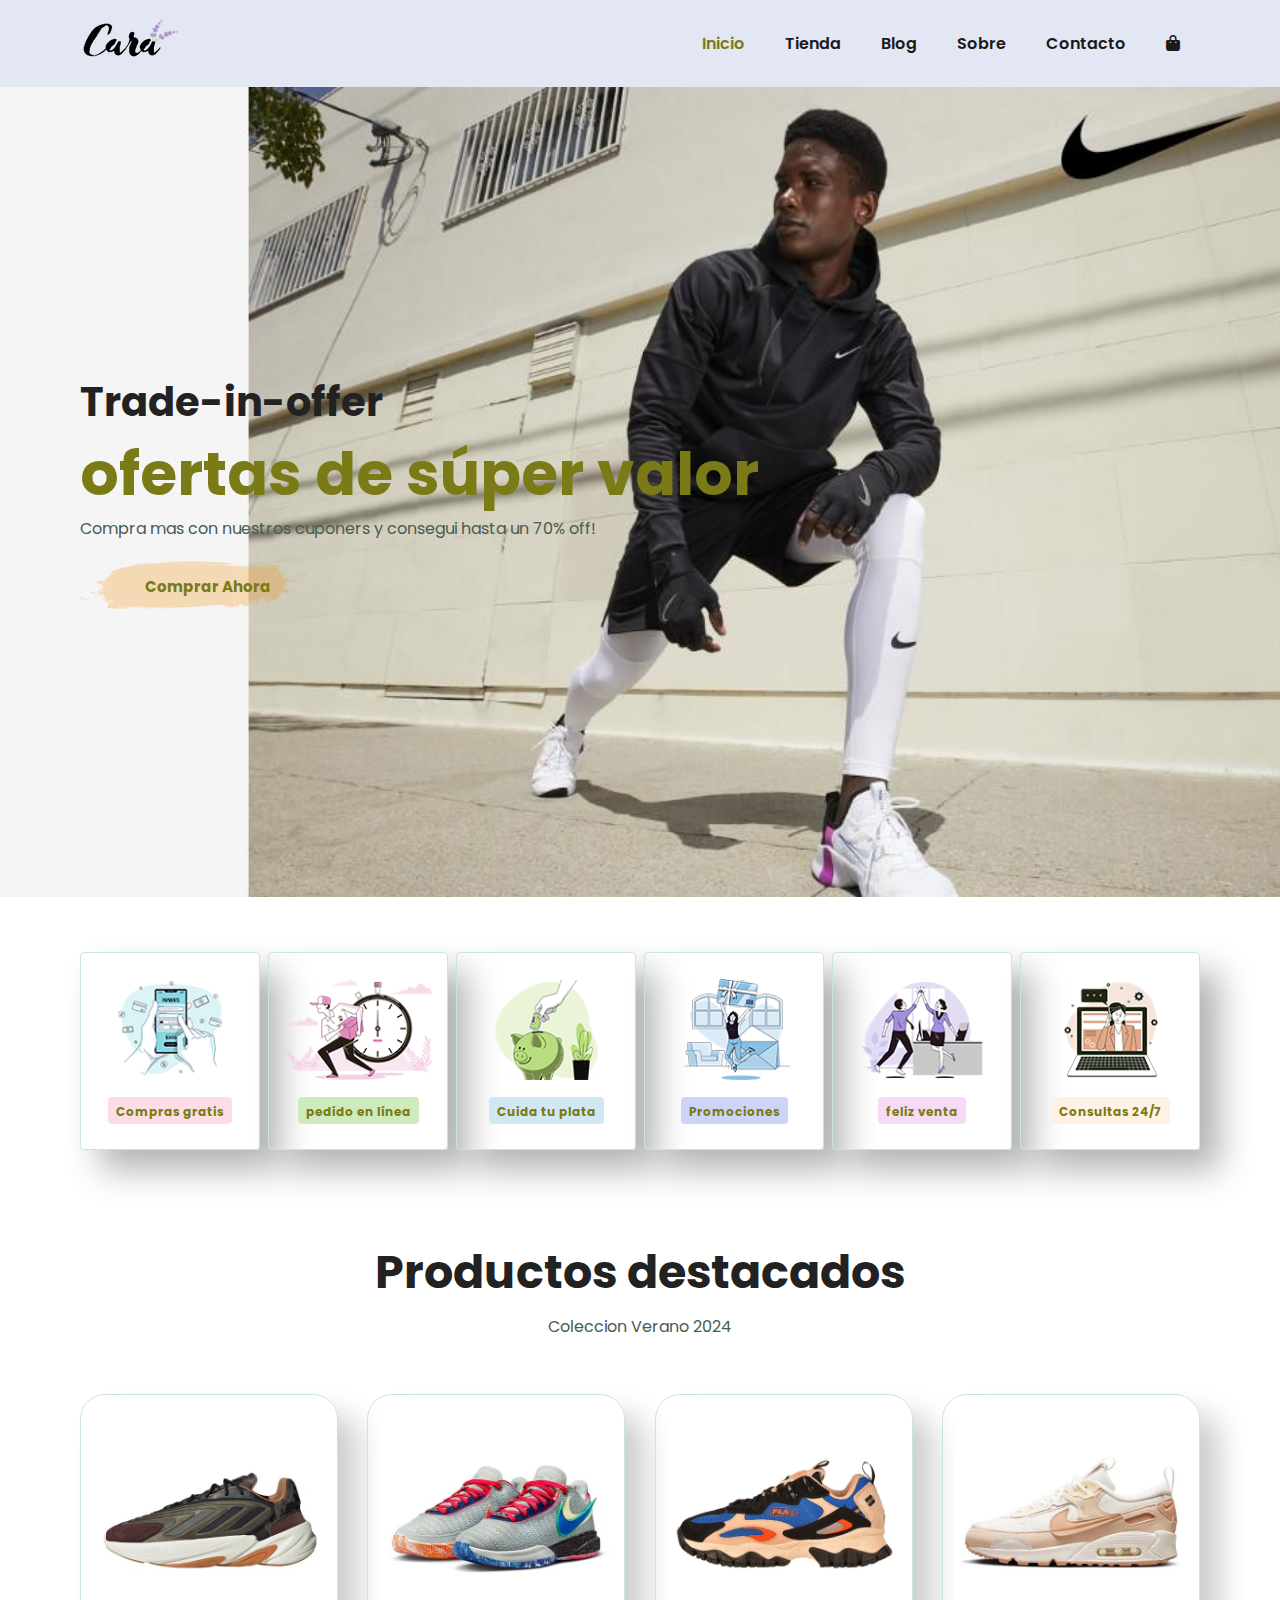
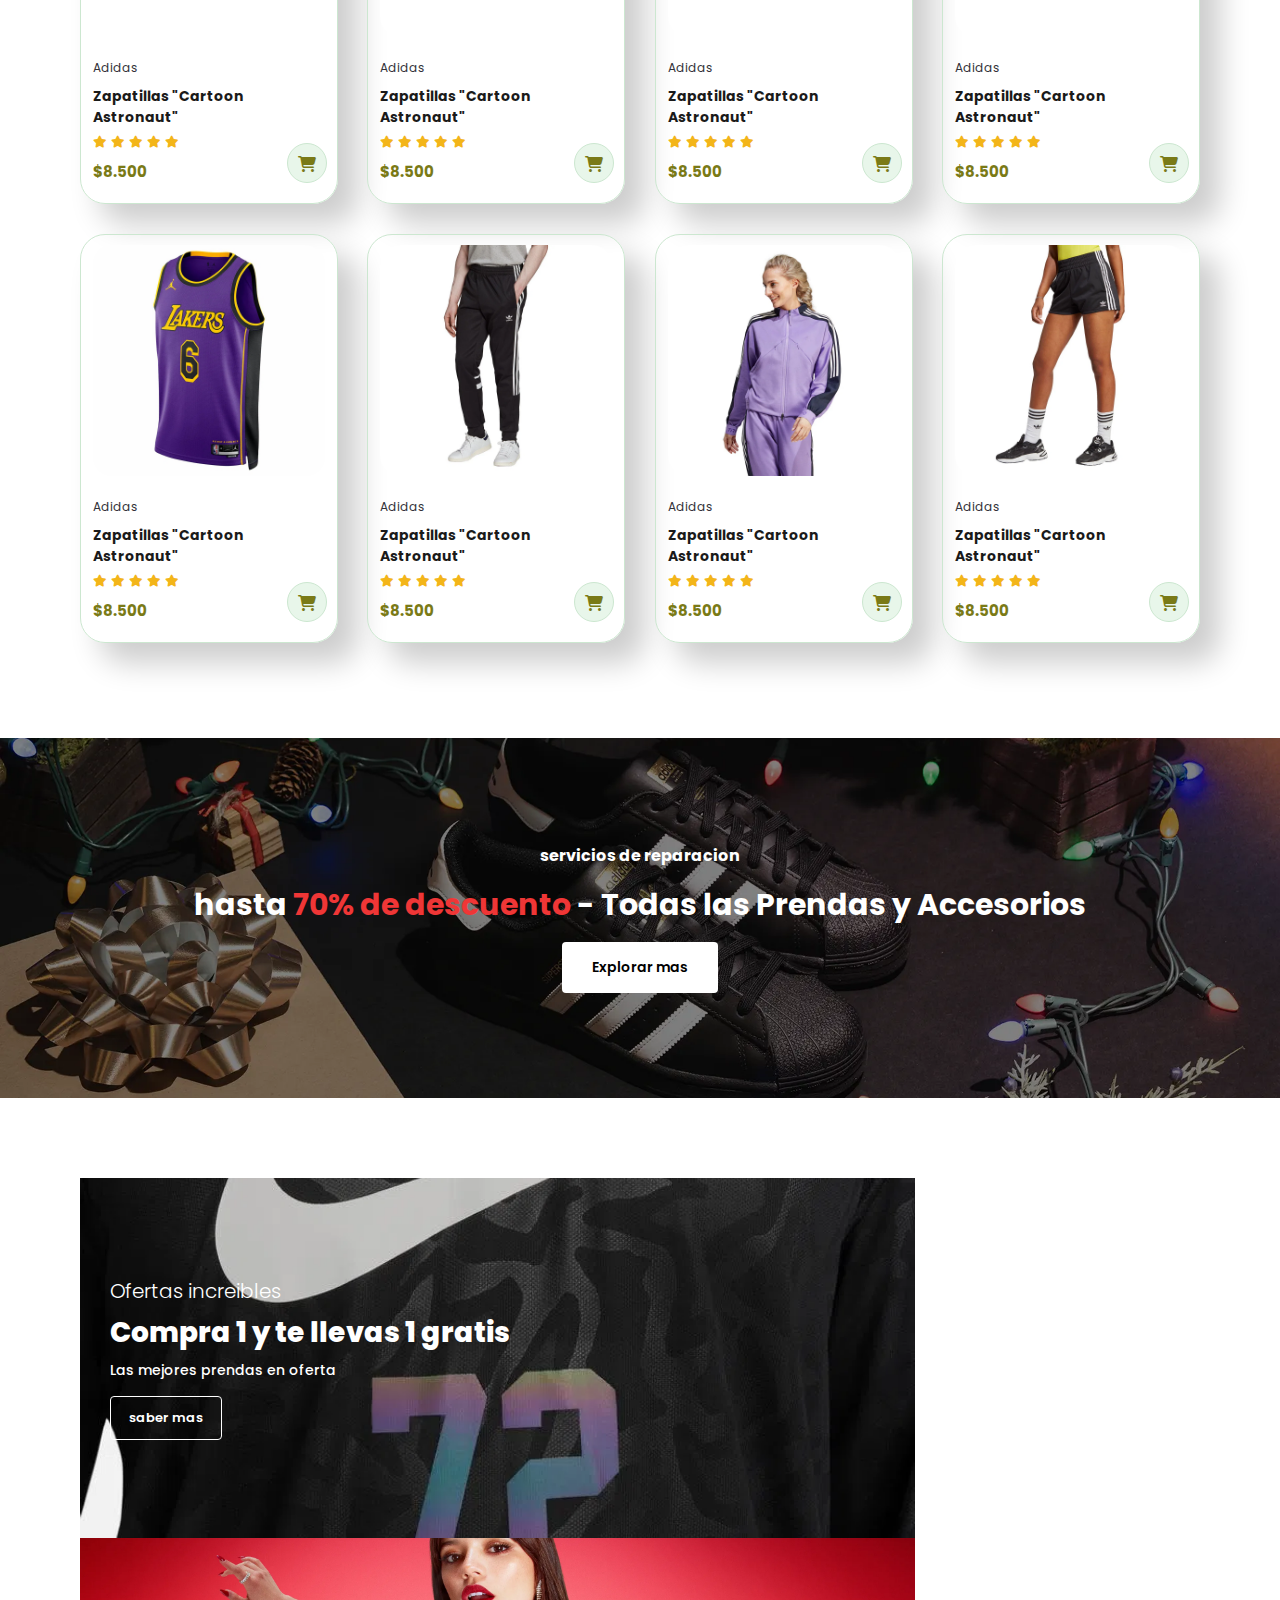
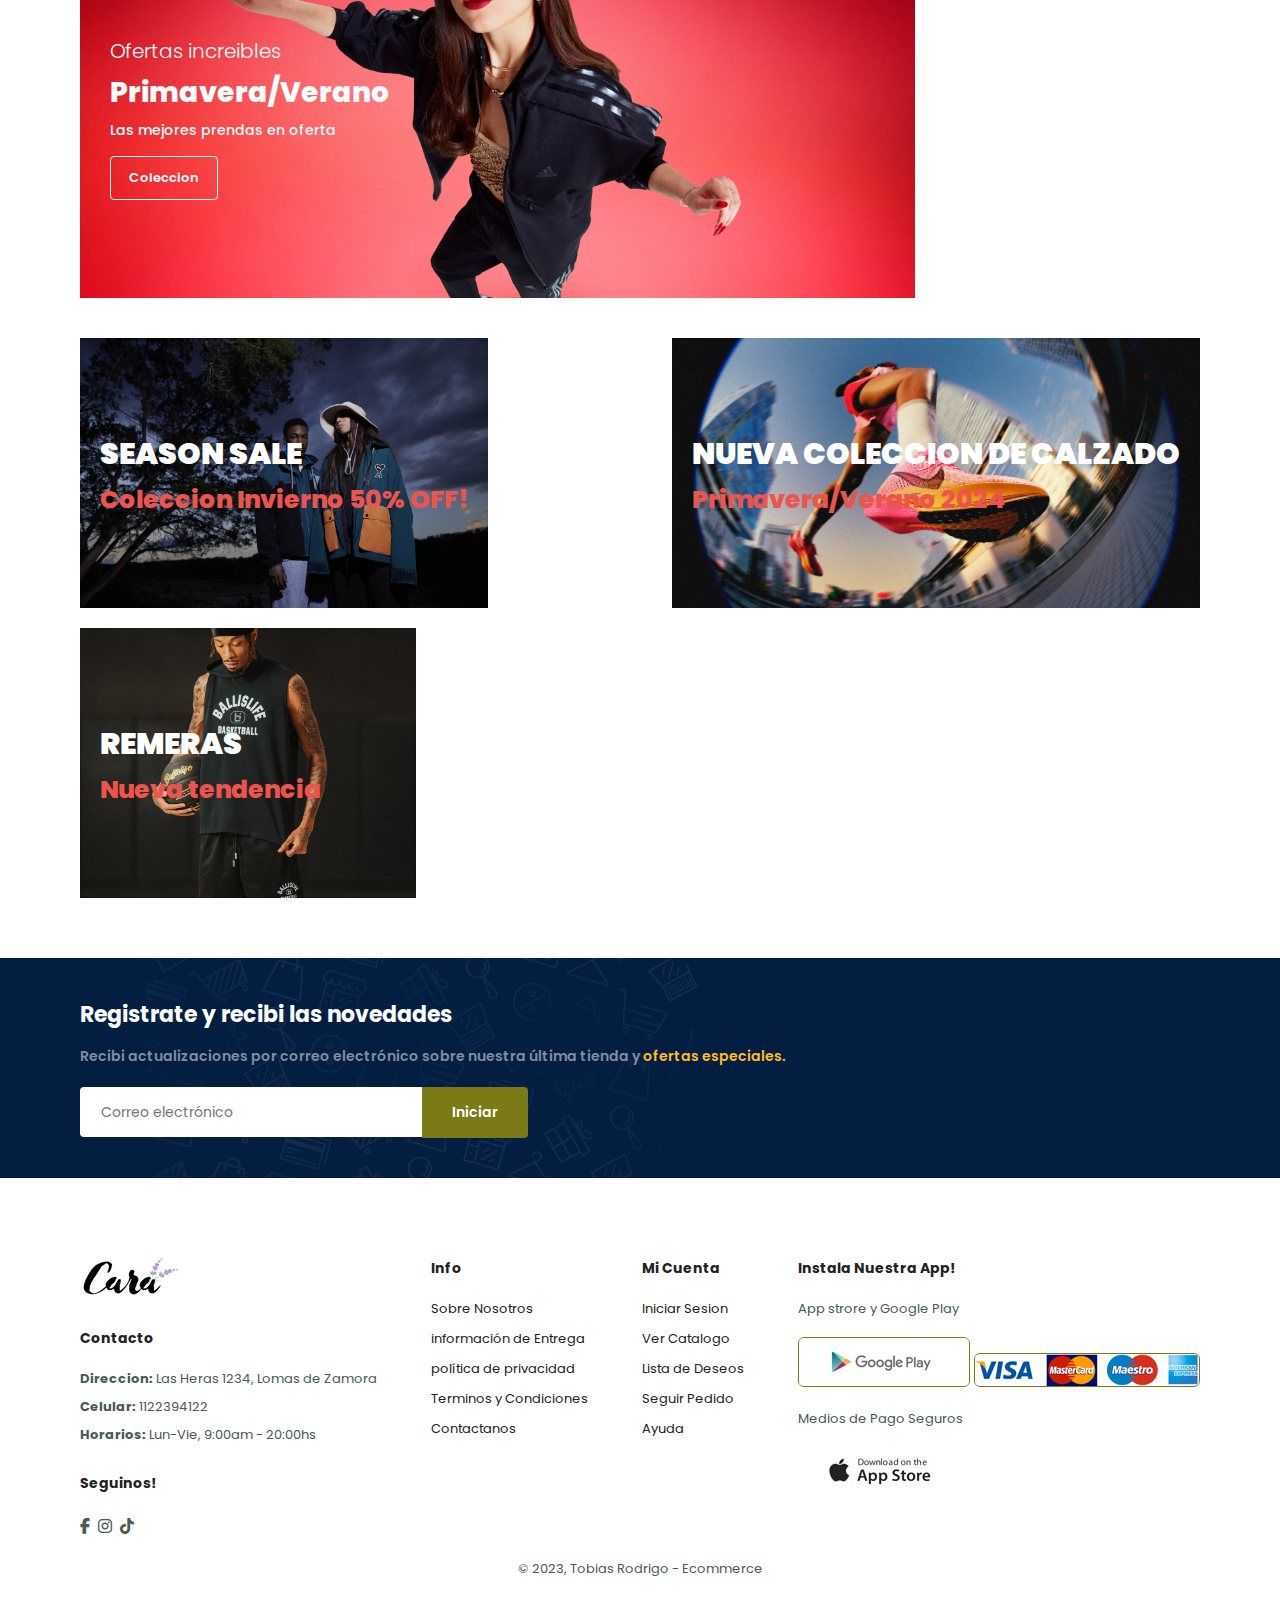
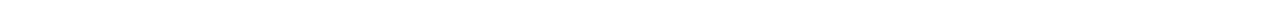
==== commit 1a206c4a: "cambios" ====
--- a/index.html
+++ b/index.html
@@ -291,11 +291,11 @@
             <h4>Instala Nuestra App!</h4>
             <p>App strore y Google Play</p>
             <div class="row">
-                <img src="img/logo (1).png" alt="">
-                <img src="./img/play.jpg" alt="">
+                <img src="img/play.jpeg" alt="">
+                <img src="img/pay.jpeg" alt="">
             </div>
             <p>Medios de Pago Seguros</p>
-            <img src="./img/pay.png" alt="">
+            <img src="./img/app.jpeg" alt="">
         </div>
 
         <div class="copyright">
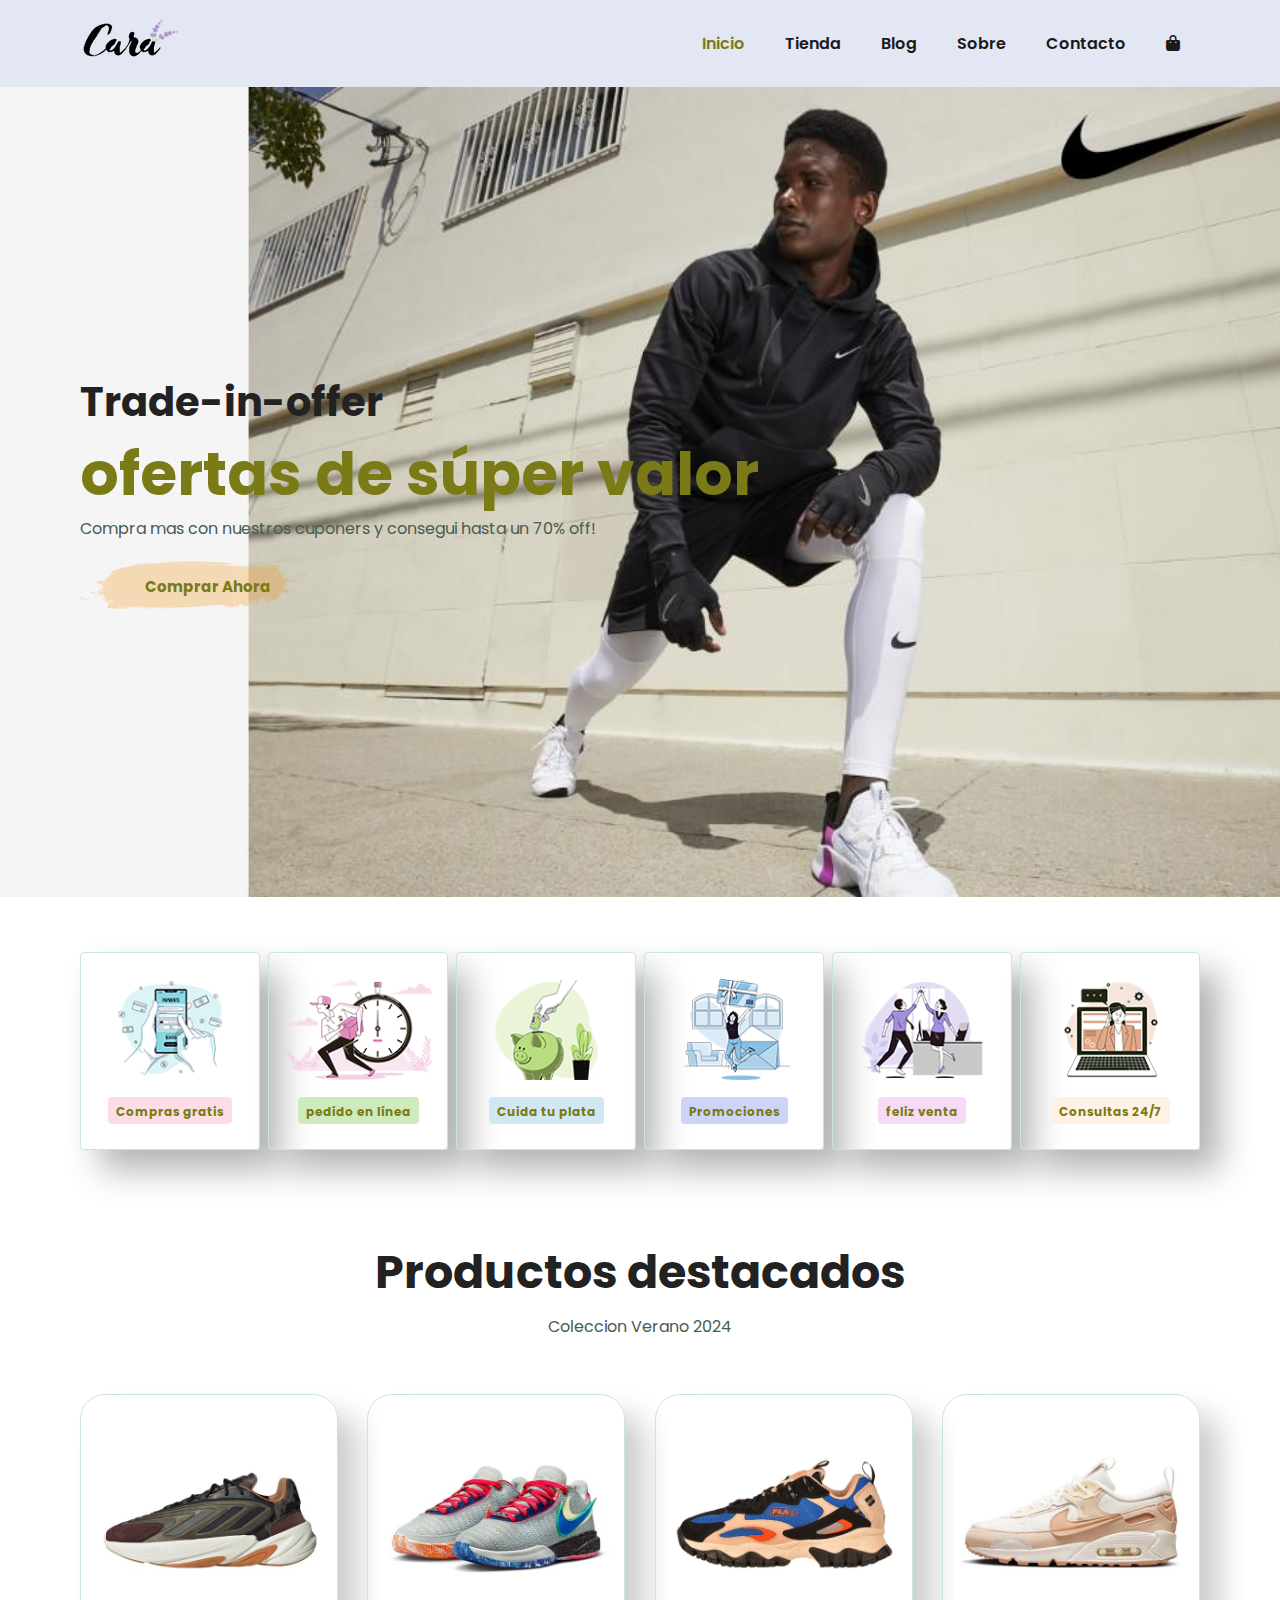
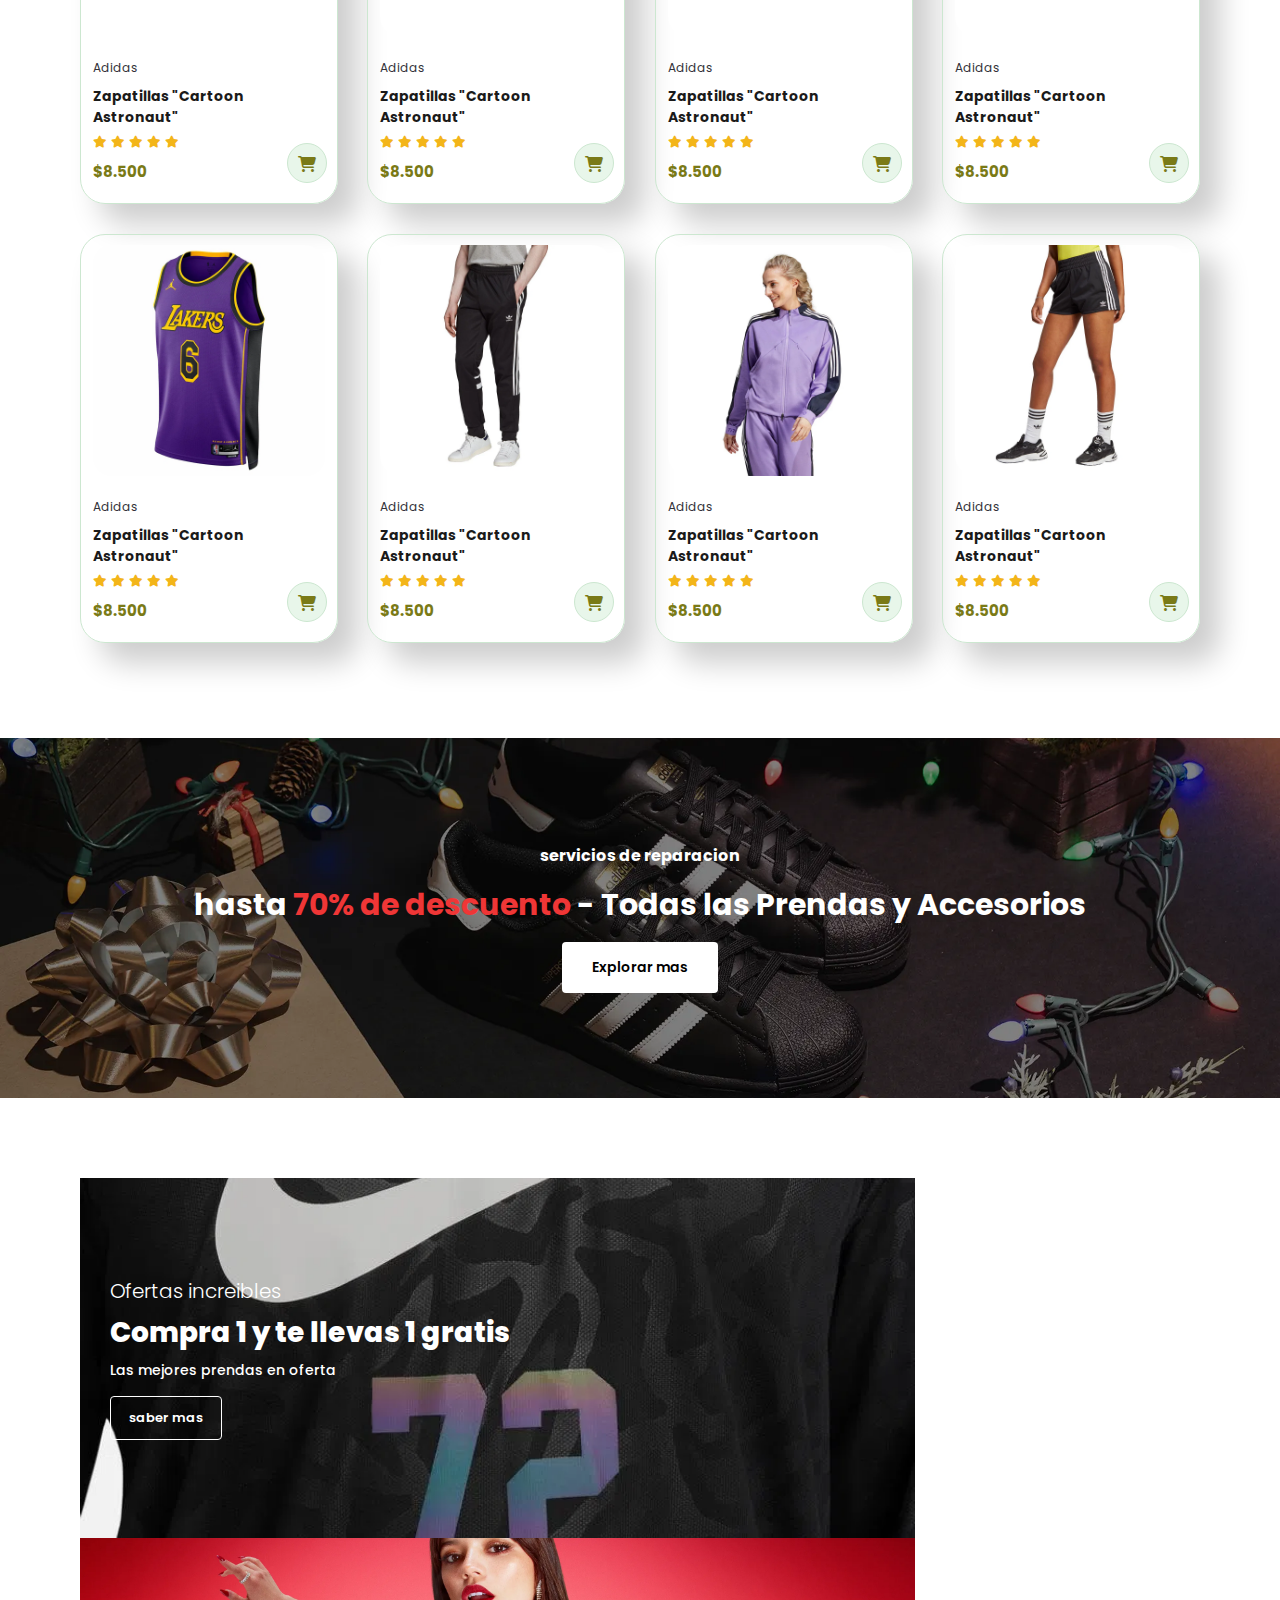
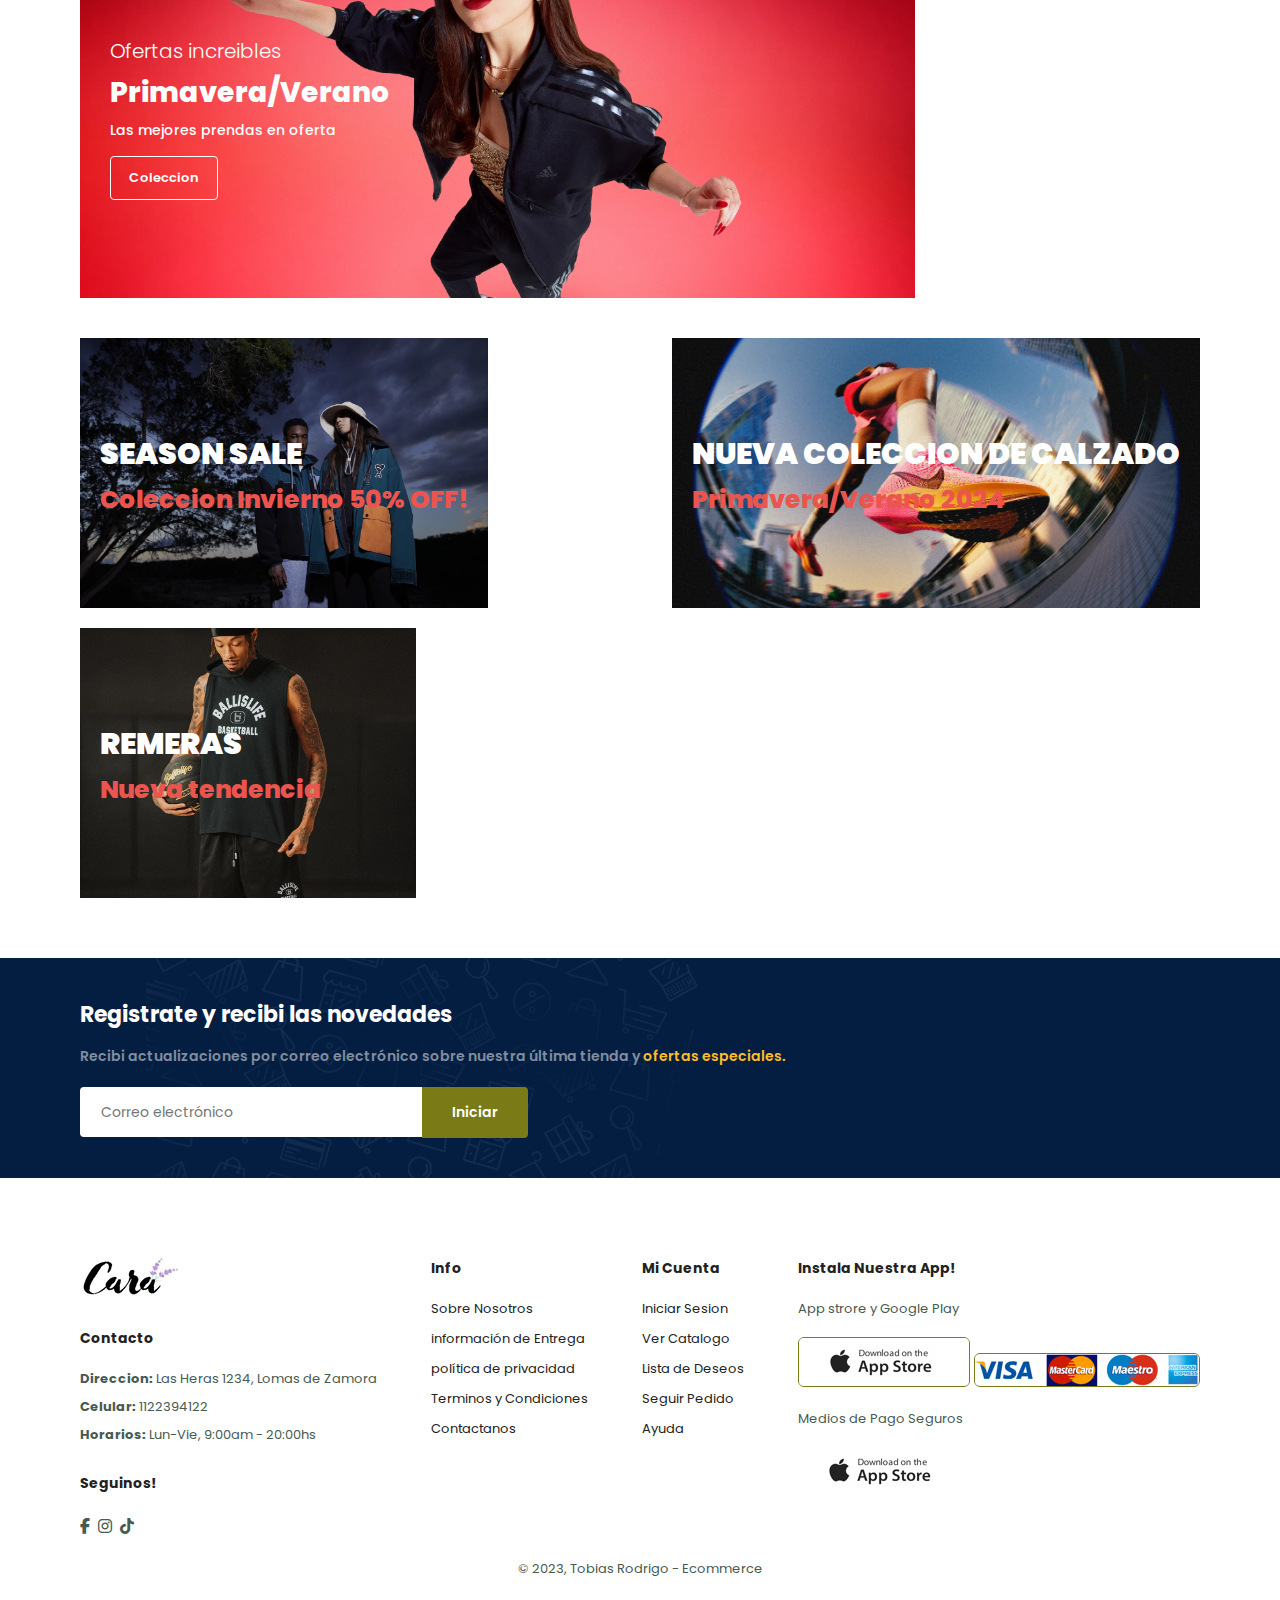
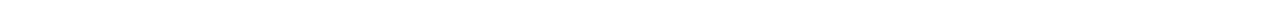
==== commit d4bdf41d: "cambios" ====
--- a/index.html
+++ b/index.html
@@ -291,7 +291,7 @@
             <h4>Instala Nuestra App!</h4>
             <p>App strore y Google Play</p>
             <div class="row">
-                <img src="img/play.jpeg" alt="">
+                <img src="img/app.jpeg" alt="">
                 <img src="img/pay.jpeg" alt="">
             </div>
             <p>Medios de Pago Seguros</p>
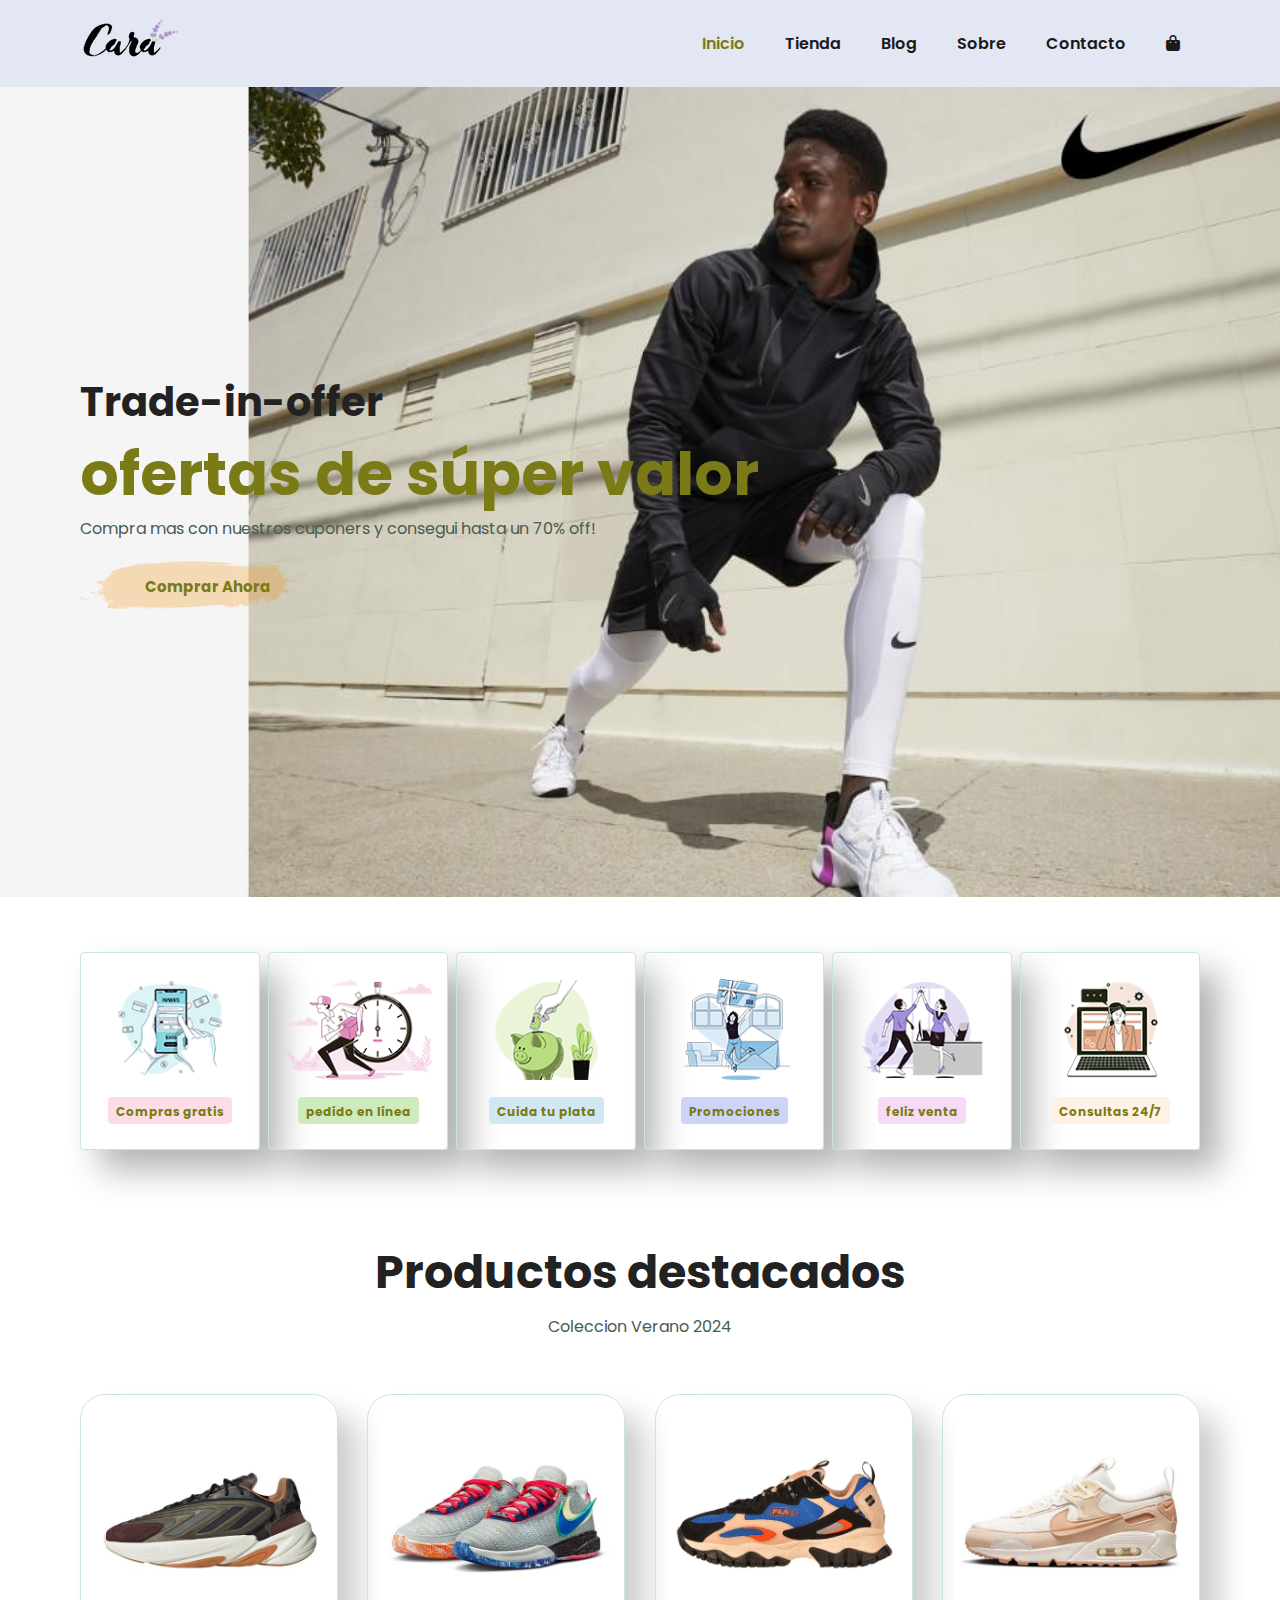
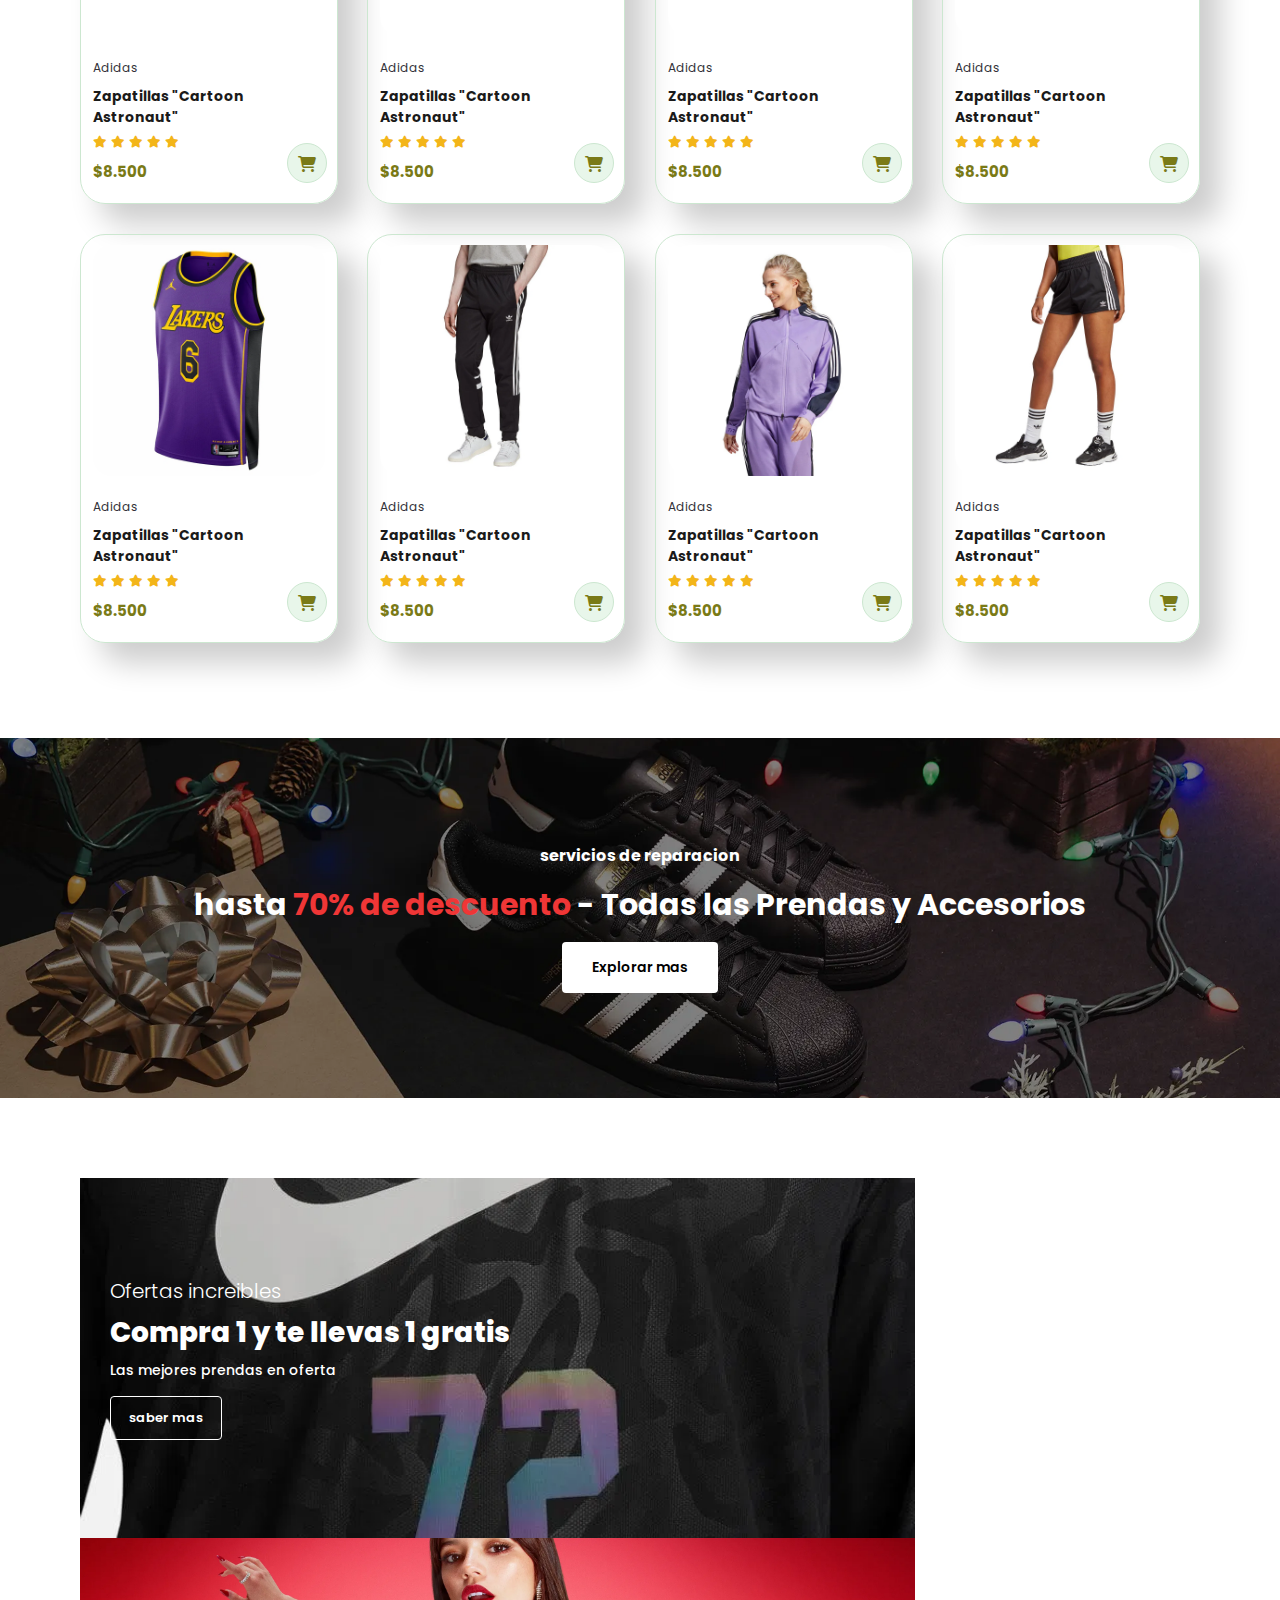
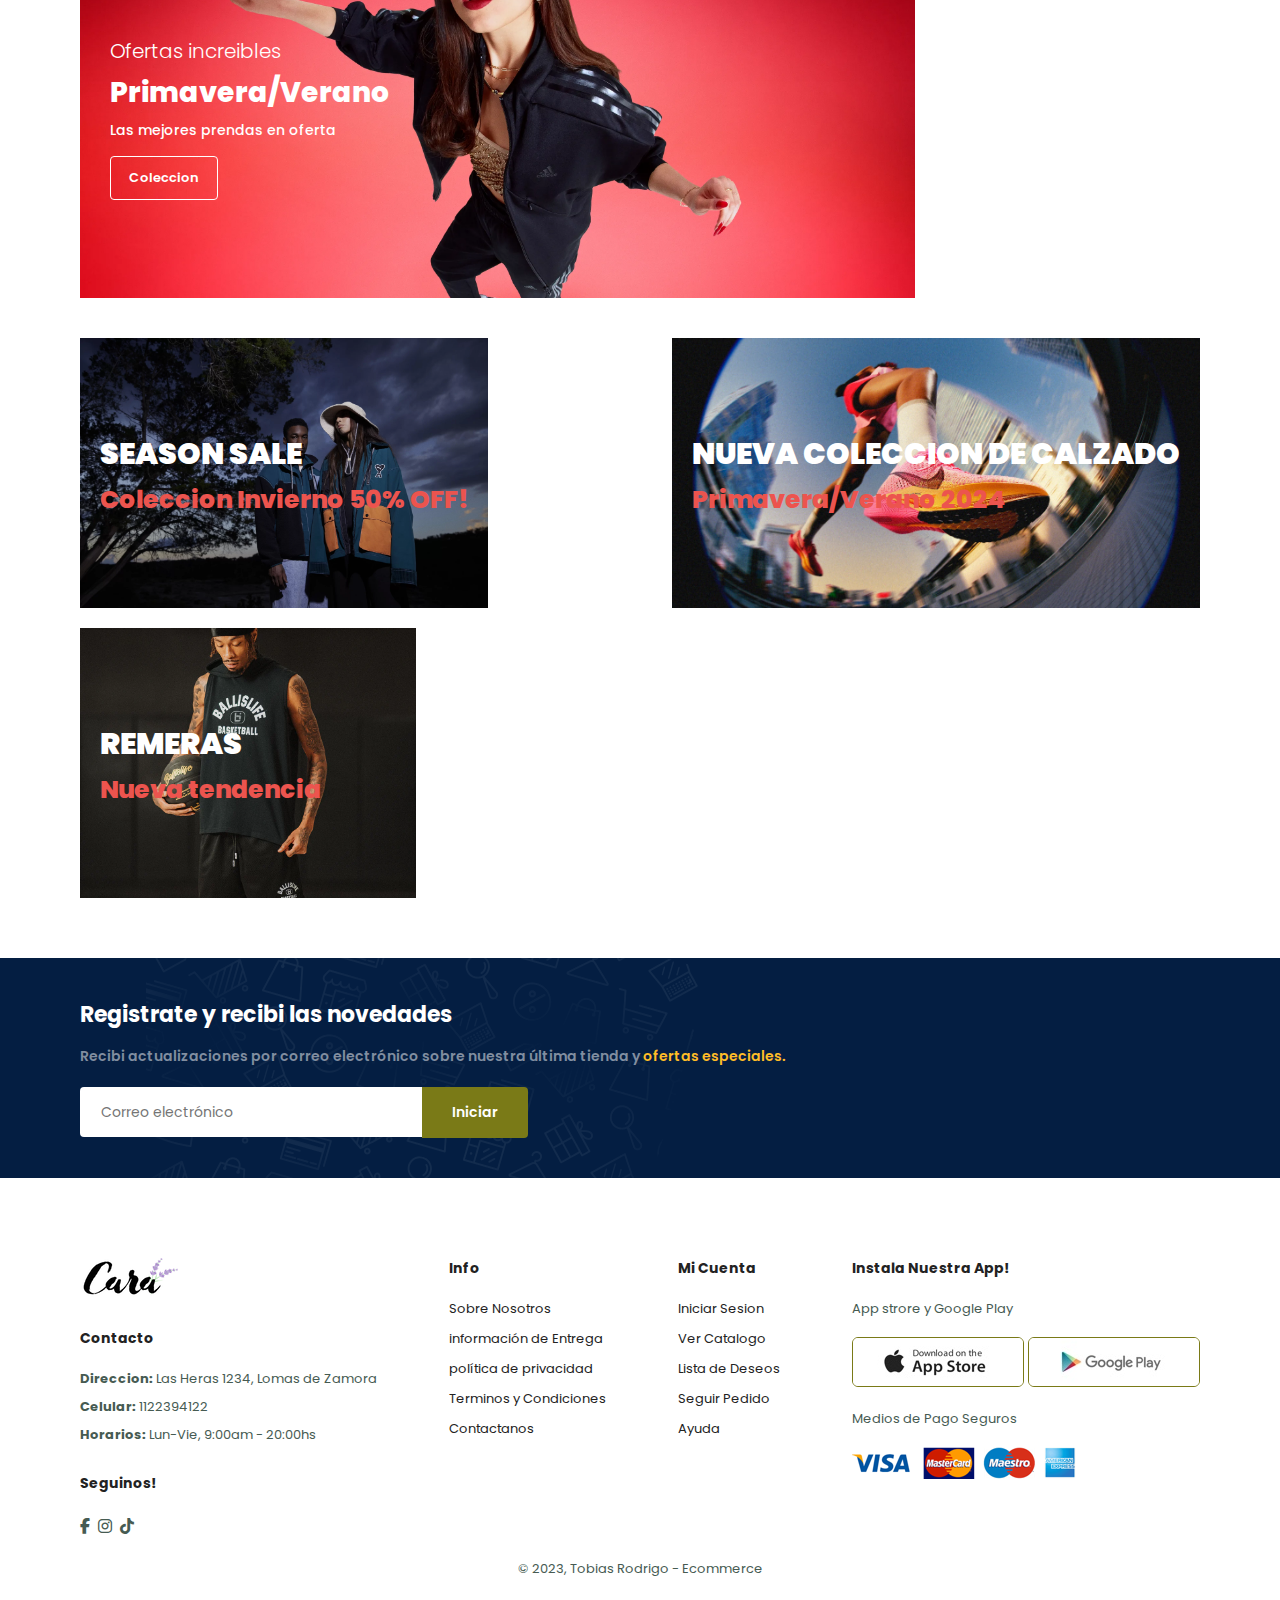
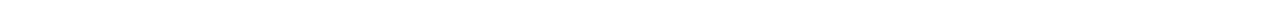
==== commit 78c9018c: "cambios" ====
--- a/index.html
+++ b/index.html
@@ -291,12 +291,12 @@
             <h4>Instala Nuestra App!</h4>
             <p>App strore y Google Play</p>
             <div class="row">
-                <img src="img/app.jpeg" alt="">
-                <img src="img/pay.jpeg" alt="">
+                <img src="/img/app.jpeg" alt="">
+                <img src="/img/play.jpeg" alt="">
             </div>
             <p>Medios de Pago Seguros</p>
-            <img src="./img/app.jpeg" alt="">
-        </div>
+            <img src="/img/pay.jpeg" alt="">
+        </div>
 
         <div class="copyright">
             <p>© 2023, Tobias Rodrigo - Ecommerce</p>
